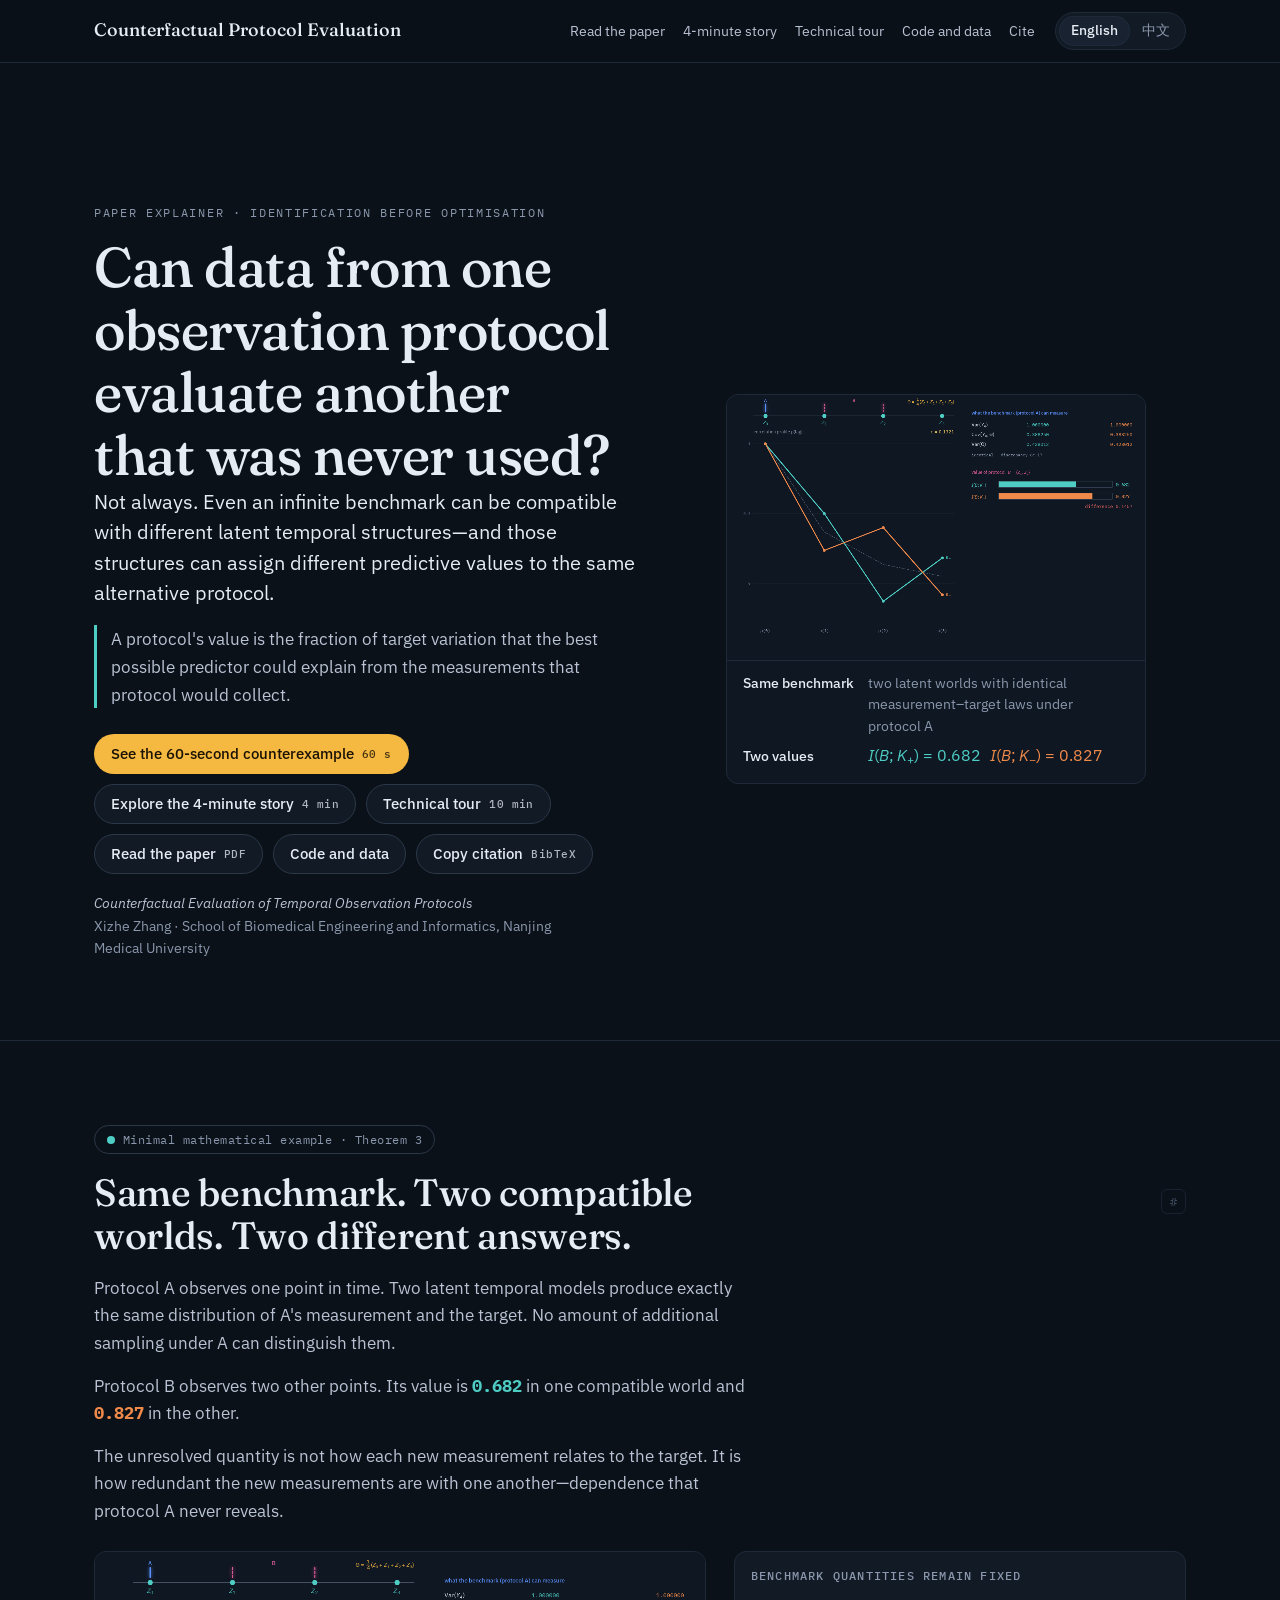
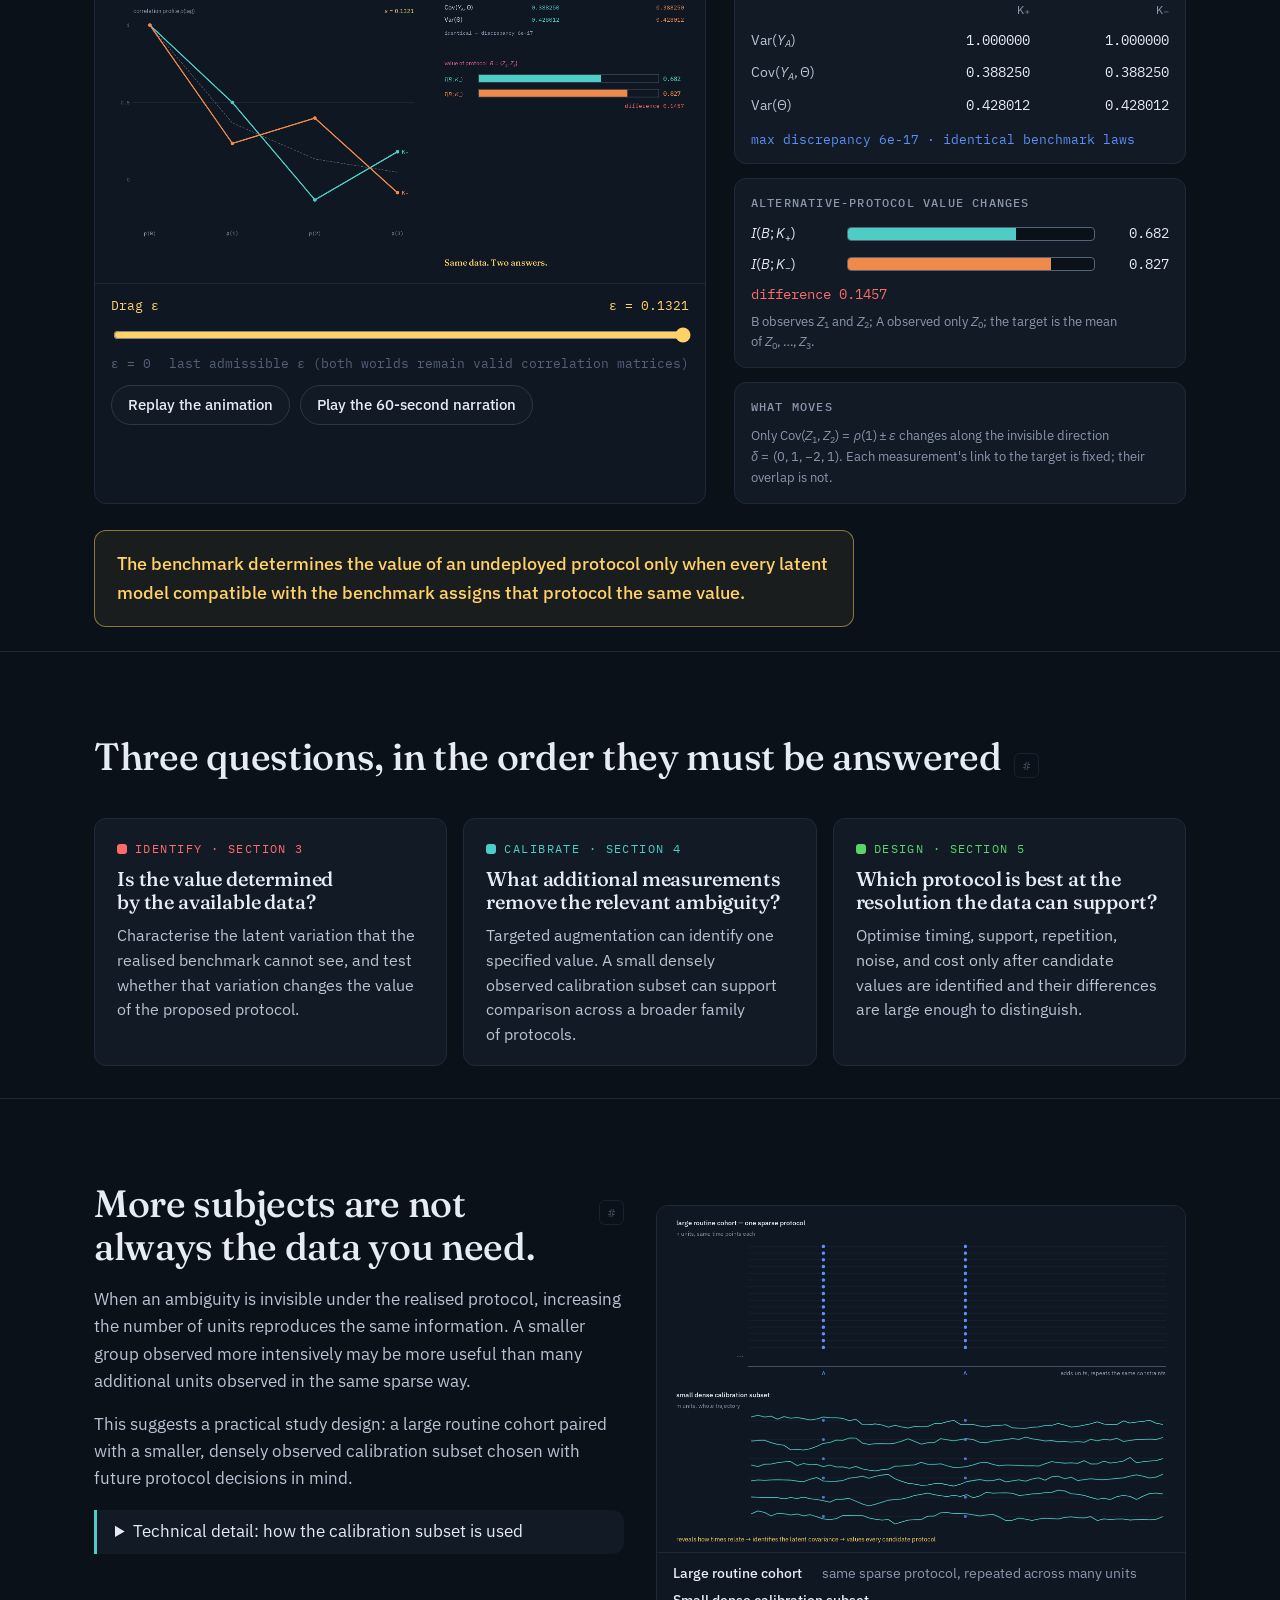
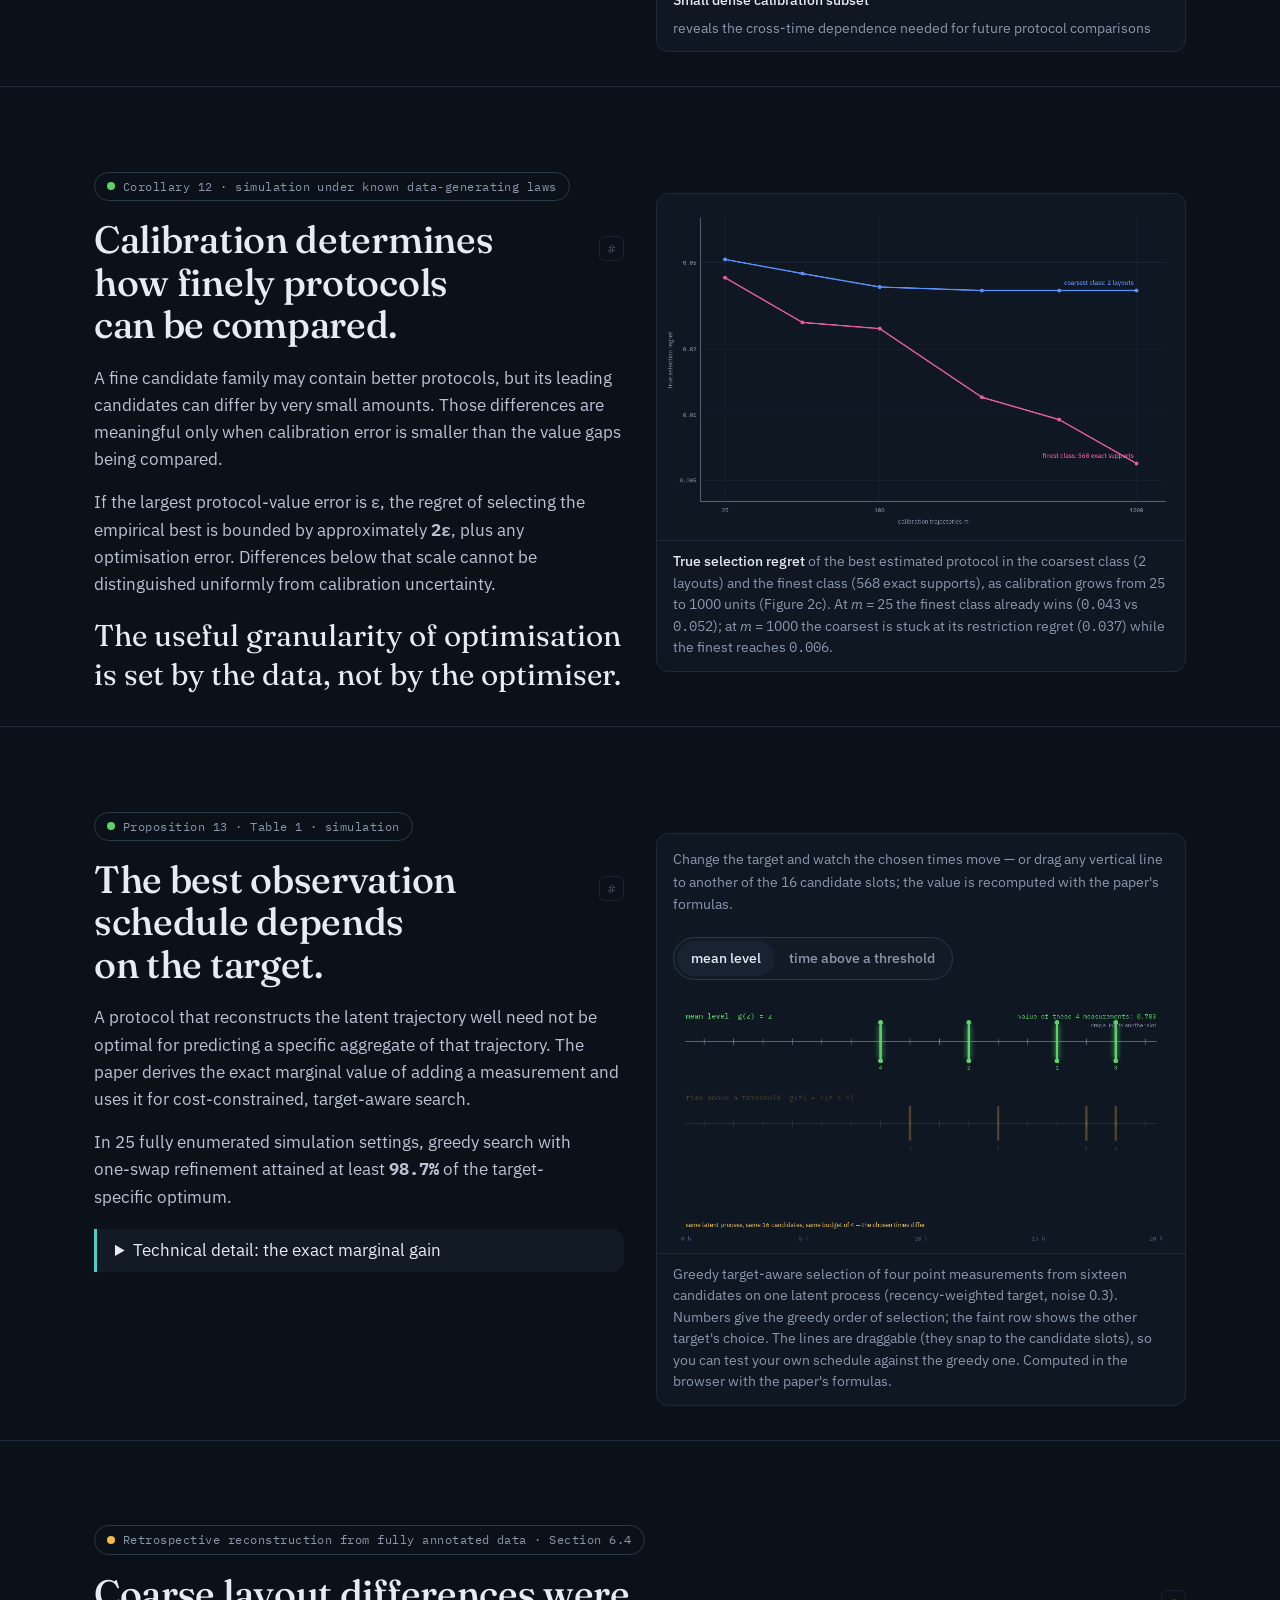
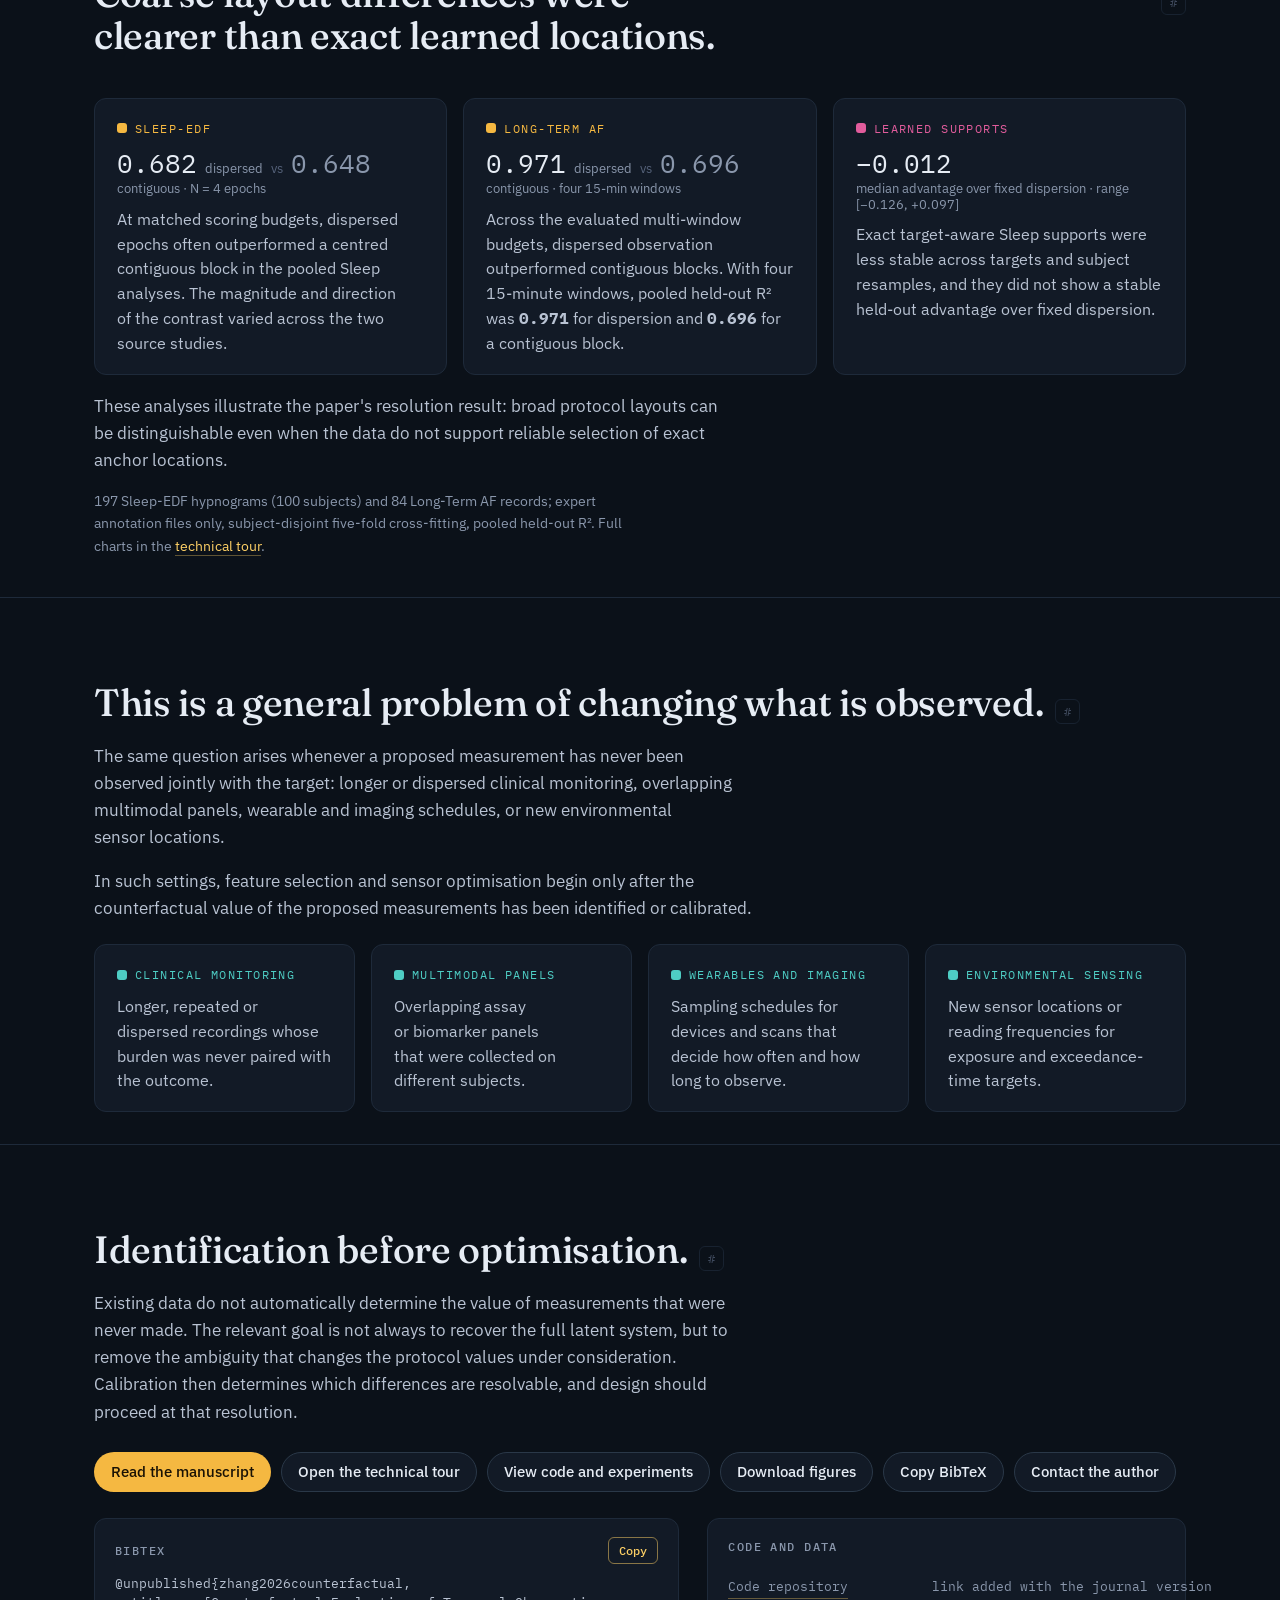
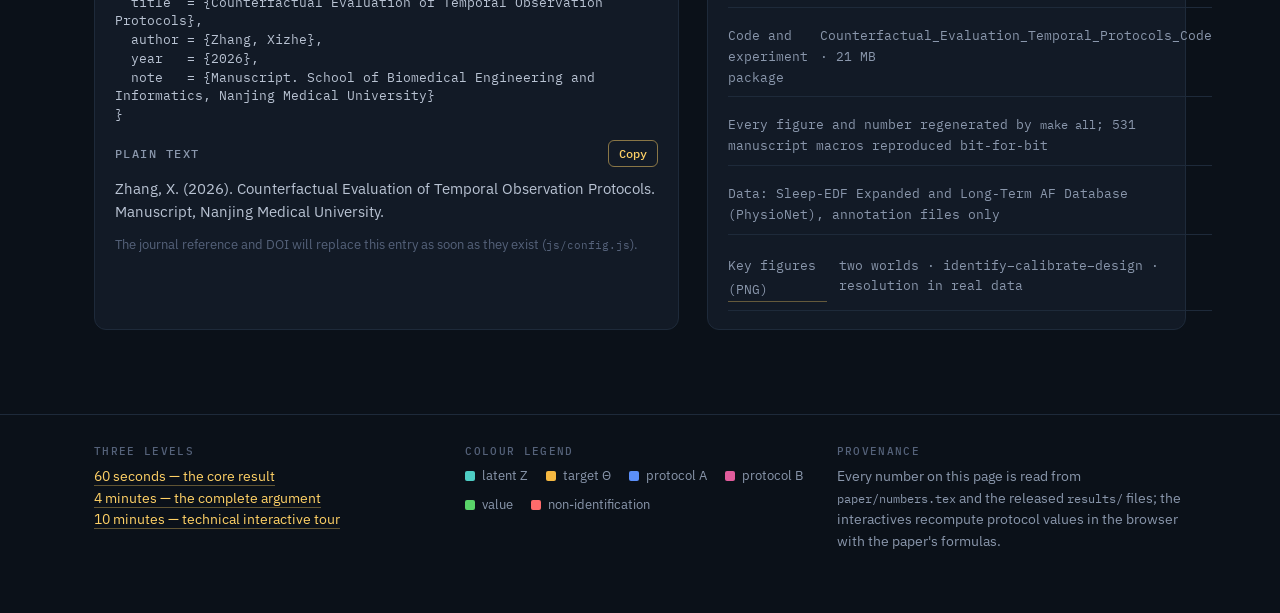
==== index.html @ 46218ef4 "Explainer site: landing, four-minute story, technical tour (typeset formulas, cloned-voice narration" ====
<!doctype html>
<html lang="en" data-lang="en">
<head>
<meta charset="utf-8">
<meta name="viewport" content="width=device-width, initial-scale=1">
<title>Can One Observation Protocol Evaluate Another? | Counterfactual Protocol Evaluation</title>
<meta name="description" content="An interactive explanation of why data from one temporal observation protocol may not determine the predictive value of an undeployed alternative—and how calibration restores comparison and design.">
<meta name="author" content="Xizhe Zhang">
<meta property="og:type" content="article">
<meta property="og:title" content="Same benchmark. Two possible worlds. Two different protocol values.">
<meta property="og:description" content="Even infinite data under one observation protocol may not tell us how well another, never-used protocol would predict the target.">
<meta property="og:image" content="assets/social-card.png">
<meta property="og:image:width" content="1200">
<meta property="og:image:height" content="630">
<meta name="twitter:card" content="summary_large_image">
<meta name="twitter:title" content="Same benchmark. Two possible worlds. Two different protocol values.">
<meta name="twitter:description" content="Even infinite data under one observation protocol may not tell us how well another, never-used protocol would predict the target.">
<meta name="twitter:image" content="assets/social-card.png">
<link rel="icon" href="data:image/svg+xml,%3Csvg xmlns=%27http://www.w3.org/2000/svg%27 viewBox=%270 0 32 32%27%3E%3Crect width=%2732%27 height=%2732%27 rx=%277%27 fill=%27%230B1119%27/%3E%3Cpath d=%27M5 9 L13 21 L21 13 L27 23%27 fill=%27none%27 stroke=%27%234ECDC4%27 stroke-width=%273%27 stroke-linecap=%27round%27/%3E%3Cpath d=%27M5 9 L13 14 L21 24 L27 11%27 fill=%27none%27 stroke=%27%23F08A4B%27 stroke-width=%273%27 stroke-linecap=%27round%27/%3E%3C/svg%3E">
<link rel="preconnect" href="https://fonts.googleapis.com">
<link rel="preconnect" href="https://fonts.gstatic.com" crossorigin>
<link rel="stylesheet" href="https://fonts.googleapis.com/css2?family=Fraunces:opsz,wght,SOFT@9..144,400..700,0..100&family=IBM+Plex+Sans:ital,wght@0,400;0,500;0,600;1,400;1,500&family=IBM+Plex+Mono:wght@400;500&display=swap">
<link rel="stylesheet" href="css/landing.css">
</head>
<body>
<header class="site-header">
  <div class="bar">
    <a class="brand" href="#question">Counterfactual Protocol Evaluation</a>
    <nav aria-label="Primary">
      <a href="paper/main.pdf" target="_blank" rel="noopener" data-track="paper_open"><span class="en">Read the paper</span><span class="zh">阅读论文</span></a>
      <a href="explainer/" data-track="story_open"><span class="en">4-minute story</span><span class="zh">4 分钟导览</span></a>
      <a href="technical/" data-track="technical_open"><span class="en">Technical tour</span><span class="zh">技术导览</span></a>
      <a href="#code" data-link="code" data-track="code_open"><span class="en">Code and data</span><span class="zh">代码与数据</span></a>
      <a href="#cite"><span class="en">Cite</span><span class="zh">引用</span></a>
    </nav>
    <div class="seg" id="lang" role="group" aria-label="Language">
      <button type="button" data-lang="en" class="active">English</button>
      <button type="button" data-lang="zh">中文</button>
    </div>
  </div>
</header>

<main>
<!-- ============================================================ hero -->
<section class="block hero-block" id="question">
  <div class="wrap hero">
    <div>
      <p class="eyebrow"><span class="en">Paper explainer · identification before optimisation</span><span class="zh">论文解读 · 先识别，再优化</span></p>
      <h1 class="en">Can data from one observation protocol evaluate another that was never used?</h1>
      <h1 class="zh">一种观测协议采集的数据，能否评估另一种从未实施过的协议？</h1>
      <p class="lead en">Not always. Even an infinite benchmark can be compatible with different latent temporal structures—and those structures can assign different predictive values to the same alternative protocol.</p>
      <p class="lead zh">未必。即使基准数据趋于无穷，它仍可能同时兼容多种不同的潜在时间依赖结构；而这些结构会对同一个替代协议给出不同的预测价值。</p>
      <p class="def en">A protocol's value is the fraction of target variation that the best possible predictor could explain from the measurements that protocol would collect.</p>
      <p class="def zh">协议价值，是理想预测器仅利用该协议所采集的测量时，能够解释的目标总体变异比例。</p>
      <div class="actions">
        <a class="btn primary" href="#two-worlds" id="see-60" data-track="core_example_open"><span class="en">See the 60-second counterexample</span><span class="zh">看 60 秒反例</span><small>60 s</small></a>
        <a class="btn" href="explainer/" data-track="story_open"><span class="en">Explore the 4-minute story</span><span class="zh">进入 4 分钟导览</span><small>4 min</small></a>
        <a class="btn" href="technical/" data-track="technical_open"><span class="en">Technical tour</span><span class="zh">技术导览</span><small>10 min</small></a>
        <a class="btn" href="paper/main.pdf" target="_blank" rel="noopener" data-track="paper_open"><span class="en">Read the paper</span><span class="zh">阅读论文</span><small>PDF</small></a>
        <a class="btn" href="#code" data-link="code" data-track="code_open"><span class="en">Code and data</span><span class="zh">代码与数据</span></a>
        <button class="btn" type="button" data-copy="bibtex" data-track="citation_copied"><span class="en">Copy citation</span><span class="zh">复制引用</span><small>BibTeX</small></button>
      </div>
      <p class="biblio"><i>Counterfactual Evaluation of Temporal Observation Protocols</i><br><span class="en">Xizhe Zhang · School of Biomedical Engineering and Informatics, Nanjing Medical University</span><span class="zh">张锡哲 · 南京医科大学 生物医学工程与信息学院</span></p>
    </div>
    <figure class="hero-fig" aria-labelledby="hero-cap">
      <canvas id="hero-fig" width="1200" height="760" aria-hidden="true"></canvas>
      <figcaption class="fig-cap" id="hero-cap">
        <b class="en">Same benchmark</b><b class="zh">同一个基准</b><span class="en">two latent worlds with identical measurement–target laws under protocol A</span><span class="zh">两个潜在世界，在协议 A 下有完全相同的测量–目标分布</span>
        <b class="en">Two values</b><b class="zh">两个价值</b><span><span class="v vp"><span class="f">I(B;K_+) = 0.682</span></span> &nbsp; <span class="v vm"><span class="f">I(B;K_−) = 0.827</span></span></span>
      </figcaption>
    </figure>
  </div>
</section>

<!-- ============================================================ two worlds -->
<section class="block" id="two-worlds">
  <div class="wrap">
    <span class="scope" style="--c: var(--latent)"><span class="en">Minimal mathematical example · Theorem 3</span><span class="zh">最小数学例子 · 定理 3</span></span>
    <div class="h2row"><h2 class="en">Same benchmark. Two compatible worlds. Two different answers.</h2><h2 class="zh">同一个基准。两个兼容世界。两个不同答案。</h2><button class="copy-link" type="button" data-anchor="two-worlds" title="Copy link">#</button></div>
    <p class="en">Protocol A observes one point in time. Two latent temporal models produce exactly the same distribution of A's measurement and the target. No amount of additional sampling under A can distinguish them.</p>
    <p class="zh">协议 A 只观测一个时间点。两种潜在时间模型产生完全相同的“测量—目标”分布。继续在协议 A 下增加样本，仍无法区分它们。</p>
    <p class="en">Protocol B observes two other points. Its value is <b class="num vp">0.682</b> in one compatible world and <b class="num vm">0.827</b> in the other.</p>
    <p class="zh">协议 B 改为观测另外两个时间点。在一个兼容世界中，它的价值是 <b class="num vp">0.682</b>；在另一个世界中，是 <b class="num vm">0.827</b>。</p>
    <p class="en">The unresolved quantity is not how each new measurement relates to the target. It is how redundant the new measurements are with one another—dependence that protocol A never reveals.</p>
    <p class="zh">未被确定的并不是每个新测量与目标之间的联系，而是这些新测量彼此之间有多冗余。协议 A 从未揭示这种依赖。</p>

    <div class="tw" id="tw">
      <div class="tw-fig">
        <canvas id="tw-fig" width="1400" height="760" aria-hidden="true"></canvas>
        <div class="tw-controls">
          <label for="tw-eps"><span><span class="en">Drag ε</span><span class="zh">拖动 ε</span></span><span id="tw-eps-val">ε = 0.1321</span></label>
          <input type="range" id="tw-eps" min="0" max="1000" value="1000" step="1" aria-label="epsilon">
          <div class="hint"><span>ε = 0</span><span class="en">last admissible ε (both worlds remain valid correlation matrices)</span><span class="zh">可容许的上限（两个世界都仍是合法相关矩阵）</span></div>
          <div class="mini-player">
            <button class="btn" type="button" id="tw-replay"><span class="en">Replay the animation</span><span class="zh">重放动画</span></button>
            <button class="btn" type="button" id="tw-play" data-track="core_example_play"><span class="en">Play the 60-second narration</span><span class="zh">播放 60 秒解说</span></button>
            <div class="cap" id="tw-cap"></div>
          </div>
        </div>
      </div>
      <div class="tw-panel">
        <div class="tw-card" data-beat="0">
          <h4><span class="en">Benchmark quantities remain fixed</span><span class="zh">基准数据能测到的量保持不变</span></h4>
          <table>
            <thead><tr><th></th><th class="vp">K₊</th><th class="vm">K₋</th></tr></thead>
            <tbody>
              <tr><td><span class="f">Var(Y_A)</span></td><td id="tw-vy-p">1.000000</td><td id="tw-vy-m">1.000000</td></tr>
              <tr><td><span class="f">Cov(Y_A, Θ)</span></td><td id="tw-cv-p">0.388250</td><td id="tw-cv-m">0.388250</td></tr>
              <tr><td><span class="f">Var(Θ)</span></td><td id="tw-vt-p">0.428012</td><td id="tw-vt-m">0.428012</td></tr>
            </tbody>
          </table>
          <div class="frozen"><span class="en">max discrepancy</span><span class="zh">最大差异</span> <span id="tw-disc">1e-16</span> · <span class="en">identical benchmark laws</span><span class="zh">基准分布完全相同</span></div>
        </div>
        <div class="tw-card" data-beat="2">
          <h4><span class="en">Alternative-protocol value changes</span><span class="zh">替代协议的价值在变</span></h4>
          <div class="gauge p"><span><span class="f">I(B; K_+)</span></span><div class="bar"><i id="tw-bar-p"></i></div><span class="val" id="tw-vp">0.682</span></div>
          <div class="gauge m"><span><span class="f">I(B; K_−)</span></span><div class="bar"><i id="tw-bar-m"></i></div><span class="val" id="tw-vm">0.827</span></div>
          <div class="gap"><span class="en">difference</span><span class="zh">相差</span> <span id="tw-gap">0.1457</span></div>
          <p class="sub en">B observes <span class="f">Z_1</span> and <span class="f">Z_2</span>; A observed only <span class="f">Z_0</span>; the target is the mean of <span class="f">Z_0, …, Z_3</span>.</p>
          <p class="sub zh">B 观测 <span class="f">Z_1</span> 与 <span class="f">Z_2</span>；A 只观测了 <span class="f">Z_0</span>；目标是 <span class="f">Z_0, …, Z_3</span> 的平均。</p>
        </div>
        <div class="tw-card" data-beat="3">
          <h4><span class="en">What moves</span><span class="zh">什么在变</span></h4>
          <p class="sub en">Only <span class="f">Cov(Z_1, Z_2) = ρ(1) ± ε</span> changes along the invisible direction <span class="f">δ = (0, 1, −2, 1)</span>. Each measurement's link to the target is fixed; their overlap is not.</p>
          <p class="sub zh">沿不可见方向 <span class="f">δ = (0, 1, −2, 1)</span> 只有 <span class="f">Cov(Z_1, Z_2) = ρ(1) ± ε</span> 在变。每个测量与目标的联系固定不变，变的是它们之间的重叠。</p>
        </div>
      </div>
    </div>
    <blockquote class="bottom-line">
      <p class="en">The benchmark determines the value of an undeployed protocol only when every latent model compatible with the benchmark assigns that protocol the same value.</p>
      <p class="zh">只有当所有与基准数据相容的潜在模型都赋予替代协议同一个价值时，该价值才被基准数据识别。</p>
    </blockquote>
  </div>
</section>

<!-- ============================================================ three steps -->
<section class="block" id="three-steps">
  <div class="wrap">
    <div class="h2row"><h2 class="en">Three questions, in the order they must be answered</h2><h2 class="zh">三个问题，必须按顺序回答</h2><button class="copy-link" type="button" data-anchor="three-steps" title="Copy link">#</button></div>
    <div class="cards">
      <article class="card" style="--c: var(--alert)">
        <div class="k"><span class="en">Identify · Section 3</span><span class="zh">识别 · 第 3 节</span></div>
        <h3 class="en">Is the value determined by the available data?</h3><h3 class="zh">现有数据是否已经确定了这个价值？</h3>
        <p class="en">Characterise the latent variation that the realised benchmark cannot see, and test whether that variation changes the value of the proposed protocol.</p>
        <p class="zh">找出已实施基准看不见的潜在变化，并判断这些变化是否会改变拟议协议的价值。</p>
      </article>
      <article class="card" style="--c: var(--latent)">
        <div class="k"><span class="en">Calibrate · Section 4</span><span class="zh">校准 · 第 4 节</span></div>
        <h3 class="en">What additional measurements remove the relevant ambiguity?</h3><h3 class="zh">补充哪些测量能够消除相关歧义？</h3>
        <p class="en">Targeted augmentation can identify one specified value. A small densely observed calibration subset can support comparison across a broader family of protocols.</p>
        <p class="zh">定向补测可以识别一个指定协议的价值；小规模密集校准子集则可以支持对更大协议族的比较。</p>
      </article>
      <article class="card" style="--c: var(--expl)">
        <div class="k"><span class="en">Design · Section 5</span><span class="zh">设计 · 第 5 节</span></div>
        <h3 class="en">Which protocol is best at the resolution the data can support?</h3><h3 class="zh">在数据可支持的分辨率上，哪个协议更好？</h3>
        <p class="en">Optimise timing, support, repetition, noise, and cost only after candidate values are identified and their differences are large enough to distinguish.</p>
        <p class="zh">只有在候选价值可识别、且差异足以被区分之后，才优化测量时刻、窗口、重复、噪声与成本。</p>
      </article>
    </div>
  </div>
</section>

<!-- ============================================================ more data -->
<section class="block" id="more-data">
  <div class="wrap two-col">
    <div>
      <div class="h2row"><h2 class="en">More subjects are not always the data you need.</h2><h2 class="zh">真正缺少的，未必是更多受试者。</h2><button class="copy-link" type="button" data-anchor="more-data" title="Copy link">#</button></div>
      <p class="en">When an ambiguity is invisible under the realised protocol, increasing the number of units reproduces the same information. A smaller group observed more intensively may be more useful than many additional units observed in the same sparse way.</p>
      <p class="zh">当某种歧义对已实施协议不可见时，继续增加样本只会重复同一组信息。与其在相同稀疏协议下继续扩样，一个规模较小但观测更密集的子集，可能更能支持未来协议的评估。</p>
      <p class="en">This suggests a practical study design: a large routine cohort paired with a smaller, densely observed calibration subset chosen with future protocol decisions in mind.</p>
      <p class="zh">因此，一个可操作的研究设计是：大规模常规队列，配合一个专门为未来协议决策而设计的小规模密集校准子集。</p>
      <details class="callout">
        <summary><span class="en">Technical detail: how the calibration subset is used</span><span class="zh">技术细节：校准子集怎么用</span></summary>
        <p class="en">From <i>m</i> densely observed units, form the sample covariance, subtract the calibration noise, floor the eigenvalues so the result is a valid covariance, and rescale to a correlation matrix. Plugging the estimate into every candidate's value gives a family-uniform error of order <span class="num">C‖K̂ − K‖<sup>β</sup></span> (Theorem 10), falling at the root-<i>m</i> rate at a fixed model (Theorem 11).</p>
        <p class="zh">用 <i>m</i> 个密集观测对象：算样本协方差、扣除校准噪声、给特征值设下限以保证合法协方差、再标准化为相关矩阵。把估计代入每个候选协议的价值，得到整个候选族上一致的误差 <span class="num">C‖K̂ − K‖<sup>β</sup></span>（定理 10），在固定模型下以根号 <i>m</i> 速率下降（定理 11）。</p>
      </details>
    </div>
    <figure class="fig">
      <canvas id="cohort-fig" width="1100" height="720" aria-hidden="true"></canvas>
      <figcaption class="fig-cap">
        <b class="en">Large routine cohort</b><b class="zh">大规模常规队列</b><span class="en">same sparse protocol, repeated across many units</span><span class="zh">同一个稀疏协议，在很多对象上重复</span>
        <b class="en">Small dense calibration subset</b><b class="zh">小规模密集校准子集</b><span class="en">reveals the cross-time dependence needed for future protocol comparisons</span><span class="zh">揭示未来协议比较所需的跨时刻依赖</span>
      </figcaption>
    </figure>
  </div>
</section>

<!-- ============================================================ resolution -->
<section class="block" id="resolution">
  <div class="wrap two-col">
    <div>
      <span class="scope" style="--c: var(--expl)"><span class="en">Corollary 12 · simulation under known data-generating laws</span><span class="zh">推论 12 · 已知生成机制下的模拟</span></span>
      <div class="h2row"><h2 class="en">Calibration determines how finely protocols can be compared.</h2><h2 class="zh">校准数据决定协议能够比较到多细。</h2><button class="copy-link" type="button" data-anchor="resolution" title="Copy link">#</button></div>
      <p class="en">A fine candidate family may contain better protocols, but its leading candidates can differ by very small amounts. Those differences are meaningful only when calibration error is smaller than the value gaps being compared.</p>
      <p class="zh">更细的候选类可能包含更好的协议，但领先候选之间的价值差距也可能非常小。只有当校准误差小于这些差距时，这种精细比较才有意义。</p>
      <p class="en">If the largest protocol-value error is ε, the regret of selecting the empirical best is bounded by approximately <b class="num">2ε</b>, plus any optimisation error. Differences below that scale cannot be distinguished uniformly from calibration uncertainty.</p>
      <p class="zh">若所有协议价值估计的最大误差为 ε，则按估计值选择协议的损失至多约为 <b class="num">2ε</b>，再加上优化误差。低于这一尺度的差异，无法与校准不确定性稳定地区分。</p>
      <p class="big en">The useful granularity of optimisation is set by the data, not by the optimiser.</p>
      <p class="big zh">优化能细化到什么程度，由数据决定，而不是由优化器决定。</p>
    </div>
    <figure class="fig">
      <canvas id="res-fig" width="1100" height="720" aria-hidden="true"></canvas>
      <figcaption class="fig-cap">
        <span class="en"><b>True selection regret</b> of the best estimated protocol in the coarsest class (2 layouts) and the finest class (568 exact supports), as calibration grows from 25 to 1000 units (Figure 2c). At <i>m</i> = 25 the finest class already wins (<span class="num" id="res-fine-25"></span> vs <span class="num" id="res-coarse-25"></span>); at <i>m</i> = 1000 the coarsest is stuck at its restriction regret (<span class="num" id="res-coarse-1000"></span>) while the finest reaches <span class="num" id="res-fine-1000"></span>.</span>
        <span class="zh"><b>真实选择损失</b>：最粗类（2 种布局）与最细类（568 个精确位置）中最优估计协议的损失，校准对象从 25 增至 1000（图 2c）。<i>m</i> = 25 时最细类已领先（<span class="num" id="res-fine-25-zh"></span> 对 <span class="num" id="res-coarse-25-zh"></span>）；<i>m</i> = 1000 时最粗类停在限制损失 <span class="num" id="res-coarse-1000-zh"></span>，最细类降到 <span class="num" id="res-fine-1000-zh"></span>。</span>
      </figcaption>
    </figure>
  </div>
</section>

<!-- ============================================================ design -->
<section class="block" id="design">
  <div class="wrap two-col">
    <div>
      <span class="scope" style="--c: var(--expl)"><span class="en">Proposition 13 · Table 1 · simulation</span><span class="zh">命题 13 · 表 1 · 模拟</span></span>
      <div class="h2row"><h2 class="en">The best observation schedule depends on the target.</h2><h2 class="zh">最佳观测方案取决于要预测的目标。</h2><button class="copy-link" type="button" data-anchor="design" title="Copy link">#</button></div>
      <p class="en">A protocol that reconstructs the latent trajectory well need not be optimal for predicting a specific aggregate of that trajectory. The paper derives the exact marginal value of adding a measurement and uses it for cost-constrained, target-aware search.</p>
      <p class="zh">能够较好重建整条潜在轨迹的协议，不一定最适合预测某个特定的轨迹聚合量。论文推导了新增一次测量所带来的精确边际价值，并据此进行预算约束下的目标特定搜索。</p>
      <p class="en">In 25 fully enumerated simulation settings, greedy search with one-swap refinement attained at least <b class="num">98.7%</b> of the target-specific optimum.</p>
      <p class="zh">在 25 个可穷举的模拟设置中，贪心搜索加一次交换改进，至少达到目标特定最优值的 <b class="num">98.7%</b>。</p>
      <details class="callout">
        <summary><span class="en">Technical detail: the exact marginal gain</span><span class="zh">技术细节：精确的边际收益</span></summary>
        <p class="en">With residual covariance <span class="num">P<sub>S</sub> = K − Q<sub>S</sub></span>, adding action <span class="num">a</span> updates <span class="num">Q<sub>S∪a</sub> = Q<sub>S</sub> + vvᵀ/s</span>, <span class="num">v = P<sub>S</sub>ℓ<sub>a</sub></span>, <span class="num">s = ℓ<sub>a</sub>ᵀP<sub>S</sub>ℓ<sub>a</sub> + r<sub>a</sub></span>; for the mean target the gain is <span class="num">(ωᵀP<sub>S</sub>ℓ<sub>a</sub>)²/s</span>. The objective is monotone but not submodular, so the search is measured against exhaustive enumeration rather than given an approximation ratio.</p>
        <p class="zh">记残差协方差 <span class="num">P<sub>S</sub> = K − Q<sub>S</sub></span>，加入动作 <span class="num">a</span> 时 <span class="num">Q<sub>S∪a</sub> = Q<sub>S</sub> + vvᵀ/s</span>，<span class="num">v = P<sub>S</sub>ℓ<sub>a</sub></span>，<span class="num">s = ℓ<sub>a</sub>ᵀP<sub>S</sub>ℓ<sub>a</sub> + r<sub>a</sub></span>；均值目标下收益为 <span class="num">(ωᵀP<sub>S</sub>ℓ<sub>a</sub>)²/s</span>。目标函数单调但不次模，因此用穷举对照来衡量搜索，而不声称近似比。</p>
      </details>
    </div>
    <figure class="fig">
      <div style="padding: 14px 16px 0; display: flex; align-items: center; gap: 14px; flex-wrap: wrap;">
        <span class="en" style="font-size: 14px; color: var(--muted)">Change the target and watch the chosen times move — or drag any vertical line to another of the 16 candidate slots; the value is recomputed with the paper's formulas.</span>
        <span class="zh" style="font-size: 14px; color: var(--muted)">切换目标，看被选中的测量时刻如何变化；也可以把任意一条竖线拖到 16 个候选时刻中的另一个，价值会按论文公式实时重算。</span>
        <div class="target-switch" role="group" aria-label="Target">
          <button type="button" data-target="mean" class="active"><span class="en">mean level</span><span class="zh">均值目标</span></button>
          <button type="button" data-target="occ"><span class="en">time above a threshold</span><span class="zh">超过阈值的时间</span></button>
        </div>
        <button type="button" id="design-reset" class="mini" hidden><span class="en">Back to the greedy choice</span><span class="zh">恢复贪心选择</span></button>
      </div>
      <canvas id="design-fig" width="1100" height="560" aria-hidden="true"></canvas>
      <figcaption class="fig-cap">
        <span class="en">Greedy target-aware selection of four point measurements from sixteen candidates on one latent process (recency-weighted target, noise 0.3). Numbers give the greedy order of selection; the faint row shows the other target's choice. The lines are draggable (they snap to the candidate slots), so you can test your own schedule against the greedy one. Computed in the browser with the paper's formulas.</span>
        <span class="zh">同一个潜在过程上，从 16 个候选中贪心选出 4 个点测量（偏重近期的目标权重，噪声 0.3）。数字是贪心选中的顺序；淡色的一行是另一种目标的选择。竖线可以拖动（吸附到候选时刻），用来把你自己的方案和贪心方案比一比。在浏览器里用论文的公式现算。</span>
      </figcaption>
    </figure>
  </div>
</section>

<!-- ============================================================ evidence -->
<section class="block" id="evidence">
  <div class="wrap">
    <span class="scope" style="--c: var(--target)"><span class="en">Retrospective reconstruction from fully annotated data · Section 6.4</span><span class="zh">基于完整标注数据的回溯重建 · 第 6.4 节</span></span>
    <div class="h2row"><h2 class="en">Coarse layout differences were clearer than exact learned locations.</h2><h2 class="zh">粗粒度布局的差异，比精确学习的位置更清楚。</h2><button class="copy-link" type="button" data-anchor="evidence" title="Copy link">#</button></div>
    <div class="cards">
      <article class="card" style="--c: var(--target)">
        <div class="k">Sleep-EDF</div>
        <div class="stat"><span class="num">0.682</span><small class="en">dispersed</small><small class="zh">分散</small><span class="vs">vs</span><span class="num muted">0.648</span><small class="en">contiguous · N = 4 epochs</small><small class="zh">连续 · N = 4 个片段</small></div>
        <p class="en">At matched scoring budgets, dispersed epochs often outperformed a centred contiguous block in the pooled Sleep analyses. The magnitude and direction of the contrast varied across the two source studies.</p>
        <p class="zh">在相同评分预算下，分散观测在合并的睡眠分析中常优于居中连续块，但差异的方向和幅度在两个来源研究之间存在异质性。</p>
      </article>
      <article class="card" style="--c: var(--target)">
        <div class="k">Long-Term AF</div>
        <div class="stat"><span class="num">0.971</span><small class="en">dispersed</small><small class="zh">分散</small><span class="vs">vs</span><span class="num muted">0.696</span><small class="en">contiguous · four 15-min windows</small><small class="zh">连续 · 四个 15 分钟窗口</small></div>
        <p class="en">Across the evaluated multi-window budgets, dispersed observation outperformed contiguous blocks. With four 15-minute windows, pooled held-out R² was <b class="num">0.971</b> for dispersion and <b class="num">0.696</b> for a contiguous block.</p>
        <p class="zh">在所评估的多窗口预算中，分散观测均优于连续块。四个 15 分钟窗口时，分散方案的汇总留出 R² 为 <b class="num">0.971</b>，连续块为 <b class="num">0.696</b>。</p>
      </article>
      <article class="card" style="--c: var(--prot-b)">
        <div class="k"><span class="en">Learned supports</span><span class="zh">学得的位置</span></div>
        <div class="stat"><span class="num">−0.012</span><small class="en">median advantage over fixed dispersion · range [−0.126, +0.097]</small><small class="zh">相对固定分散的优势中位数 · 区间 [−0.126, +0.097]</small></div>
        <p class="en">Exact target-aware Sleep supports were less stable across targets and subject resamples, and they did not show a stable held-out advantage over fixed dispersion.</p>
        <p class="zh">精确的目标特定睡眠锚点在不同目标与受试者重抽样之间稳定性较弱，也没有显示出相对固定分散方案的稳定留出优势。</p>
      </article>
    </div>
    <p class="en" style="margin-top: 18px">These analyses illustrate the paper's resolution result: broad protocol layouts can be distinguishable even when the data do not support reliable selection of exact anchor locations.</p>
    <p class="zh" style="margin-top: 18px">这些结果体现了论文的“分辨率”结论：数据可以支持对粗粒度协议布局的比较，却未必足以可靠选择精确锚点。</p>
    <p class="en" style="font-size: 14px; color: var(--muted)">197 Sleep-EDF hypnograms (100 subjects) and 84 Long-Term AF records; expert annotation files only, subject-disjoint five-fold cross-fitting, pooled held-out R². Full charts in the <a href="technical/#ch8">technical tour</a>.</p>
    <p class="zh" style="font-size: 14px; color: var(--muted)">197 段 Sleep-EDF 分期（100 名受试者）与 84 段长程房颤记录；只用专家标注文件，受试者不交叠的五折交叉拟合，汇总留出 R²。完整图表见<a href="technical/#ch8">技术导览</a>。</p>
  </div>
</section>

<!-- ============================================================ beyond -->
<section class="block" id="beyond">
  <div class="wrap">
    <div class="h2row"><h2 class="en">This is a general problem of changing what is observed.</h2><h2 class="zh">这不仅是时间采样问题，而是“改变观测系统”时的普遍问题。</h2><button class="copy-link" type="button" data-anchor="beyond" title="Copy link">#</button></div>
    <p class="en">The same question arises whenever a proposed measurement has never been observed jointly with the target: longer or dispersed clinical monitoring, overlapping multimodal panels, wearable and imaging schedules, or new environmental sensor locations.</p>
    <p class="zh">只要拟议测量从未与目标共同出现，同样的问题就会发生：更长或更分散的临床监测、重叠的多模态测量面板、可穿戴与影像采集方案，以及新的环境传感器位置。</p>
    <p class="en">In such settings, feature selection and sensor optimisation begin only after the counterfactual value of the proposed measurements has been identified or calibrated.</p>
    <p class="zh">在这些场景中，特征选择与传感器优化都应当从一个更早的问题开始：这些拟议测量的反事实价值是否已经被现有数据识别或校准。</p>
    <div class="cards">
      <article class="card" style="--c: var(--latent)"><div class="k"><span class="en">Clinical monitoring</span><span class="zh">临床监测</span></div><p class="en">Longer, repeated or dispersed recordings whose burden was never paired with the outcome.</p><p class="zh">更长、重复或分散的记录，其负担从未与结局一起被观测。</p></article>
      <article class="card" style="--c: var(--latent)"><div class="k"><span class="en">Multimodal panels</span><span class="zh">多模态面板</span></div><p class="en">Overlapping assay or biomarker panels that were collected on different subjects.</p><p class="zh">在不同对象上采集、彼此重叠的检测或生物标志物面板。</p></article>
      <article class="card" style="--c: var(--latent)"><div class="k"><span class="en">Wearables and imaging</span><span class="zh">可穿戴与影像</span></div><p class="en">Sampling schedules for devices and scans that decide how often and how long to observe.</p><p class="zh">决定设备与扫描多久看一次、看多长的采集方案。</p></article>
      <article class="card" style="--c: var(--latent)"><div class="k"><span class="en">Environmental sensing</span><span class="zh">环境传感</span></div><p class="en">New sensor locations or reading frequencies for exposure and exceedance-time targets.</p><p class="zh">为暴露量或超标时长目标新增的传感器位置或读数频率。</p></article>
    </div>
  </div>
</section>

<!-- ============================================================ closing / cite -->
<section class="block" id="cite">
  <div class="wrap">
    <div class="h2row"><h2 class="en">Identification before optimisation.</h2><h2 class="zh">先识别，再优化。</h2><button class="copy-link" type="button" data-anchor="cite" title="Copy link">#</button></div>
    <p class="en">Existing data do not automatically determine the value of measurements that were never made. The relevant goal is not always to recover the full latent system, but to remove the ambiguity that changes the protocol values under consideration. Calibration then determines which differences are resolvable, and design should proceed at that resolution.</p>
    <p class="zh">现有数据不会自动确定那些从未实施过的测量的价值。真正需要恢复的未必是完整潜在系统，而是消除会改变候选协议价值的歧义。校准数据随后决定哪些差异可以被分辨，观测设计应当在这一分辨率上进行。</p>
    <div class="actions">
      <a class="btn primary" href="paper/main.pdf" target="_blank" rel="noopener" data-track="paper_open"><span class="en">Read the manuscript</span><span class="zh">阅读论文</span></a>
      <a class="btn" href="technical/" data-track="technical_open"><span class="en">Open the technical tour</span><span class="zh">打开技术导览</span></a>
      <a class="btn" href="#code" data-link="code" data-track="code_open"><span class="en">View code and experiments</span><span class="zh">查看代码与实验</span></a>
      <a class="btn" href="figures/" data-track="figure_download"><span class="en">Download figures</span><span class="zh">下载图表</span></a>
      <button class="btn" type="button" data-copy="bibtex" data-track="citation_copied"><span class="en">Copy BibTeX</span><span class="zh">复制 BibTeX</span></button>
      <a class="btn" id="contact-link" href="mailto:zhangxizhe@gmail.com"><span class="en">Contact the author</span><span class="zh">联系作者</span></a>
    </div>
    <div class="cite-grid">
      <div class="cite-box">
        <h4><span><span class="en">BibTeX</span><span class="zh">BibTeX</span></span><button class="copy-btn" type="button" data-copy="bibtex" data-track="citation_copied"><span class="en">Copy</span><span class="zh">复制</span></button></h4>
        <pre id="bibtex"></pre>
        <h4 style="margin-top: 16px"><span><span class="en">Plain text</span><span class="zh">纯文本</span></span><button class="copy-btn" type="button" data-copy="plain" data-track="citation_copied"><span class="en">Copy</span><span class="zh">复制</span></button></h4>
        <p class="plain" id="plain-cite"></p>
        <p class="sub en" style="font-size: 12.5px; color: var(--dim); margin-top: 10px; max-width: none">The journal reference and DOI will replace this entry as soon as they exist (<code>js/config.js</code>).</p>
        <p class="sub zh" style="font-size: 12.5px; color: var(--dim); margin-top: 10px; max-width: none">期刊信息与 DOI 一旦可用即替换此条目（<code>js/config.js</code>）。</p>
      </div>
      <div class="cite-box" id="code">
        <h4><span class="en">Code and data</span><span class="zh">代码与数据</span></h4>
        <ul class="res-list">
          <li id="code-link-row"><a href="#" id="code-link" data-track="code_open"><span class="en">Code repository</span><span class="zh">代码仓库</span></a><span class="en" id="code-note">link added with the journal version</span><span class="zh">期刊版发布时添加链接</span></li>
          <li><span class="en">Code and experiment package</span><span class="zh">代码与实验软件包</span><span>Counterfactual_Evaluation_Temporal_Protocols_Code · 21 MB</span></li>
          <li><span class="en">Every figure and number regenerated by <code>make all</code>; 531 manuscript macros reproduced bit-for-bit</span><span class="zh"><code>make all</code> 重新生成全部图表与数字；531 个论文宏逐位复现</span></li>
          <li><span class="en">Data: Sleep-EDF Expanded and Long-Term AF Database (PhysioNet), annotation files only</span><span class="zh">数据：Sleep-EDF Expanded 与 Long-Term AF Database（PhysioNet），仅标注文件</span></li>
          <li><a href="figures/"><span class="en">Key figures (PNG)</span><span class="zh">核心图（PNG）</span></a><span class="en">two worlds · identify–calibrate–design · resolution in real data</span><span class="zh">两个世界 · 识别–校准–设计 · 真实数据的分辨率</span></li>
        </ul>
      </div>
    </div>
  </div>
</section>
</main>

<footer class="site-foot">
  <div class="wrap">
    <div>
      <h4><span class="en">Three levels</span><span class="zh">三个层次</span></h4>
      <a href="#two-worlds"><span class="en">60 seconds — the core result</span><span class="zh">60 秒——核心结果</span></a><br>
      <a href="explainer/"><span class="en">4 minutes — the complete argument</span><span class="zh">4 分钟——完整论证</span></a><br>
      <a href="technical/"><span class="en">10 minutes — technical interactive tour</span><span class="zh">10 分钟——技术交互导览</span></a>
    </div>
    <div>
      <h4><span class="en">Colour legend</span><span class="zh">配色</span></h4>
      <div class="legend">
        <span style="--c: var(--latent)">latent Z</span><span style="--c: var(--target)">target Θ</span><span style="--c: var(--prot-a)">protocol A</span><span style="--c: var(--prot-b)">protocol B</span><span style="--c: var(--expl)">value</span><span style="--c: var(--alert)">non-identification</span>
      </div>
    </div>
    <div>
      <h4><span class="en">Provenance</span><span class="zh">来源</span></h4>
      <span class="en">Every number on this page is read from <code>paper/numbers.tex</code> and the released <code>results/</code> files; the interactives recompute protocol values in the browser with the paper's formulas.</span>
      <span class="zh">本页每一个数字都读取自 <code>paper/numbers.tex</code> 与发布的 <code>results/</code> 文件；交互部分在浏览器里用论文公式现算协议价值。</span>
    </div>
  </div>
</footer>
<div class="toast" id="toast" role="status" aria-live="polite"></div>

<script src="js/config.js"></script>
<script src="js/data.js"></script>
<script src="js/narration-explainer.js"></script>
<script src="js/math.js"></script>
<script src="js/mathtext.js"></script>
<script src="js/landing.js"></script>
</body>
</html>
---- css/landing.css ----
/* Landing page — a scrollable document on the same dark ground as the theatre pages. */
:root {
  --bg: #0B1119; --bg-2: #0F1722; --panel: #121A26; --panel-2: #182231; --line: #1E2A3A; --line-2: #2A3848;
  --ink: #E6ECF4; --ink-2: #B9C3D3; --muted: #8A97AC; --dim: #55627A;
  --latent: #4ECDC4; --target: #F5B841; --prot-a: #5B8FF9; --prot-b: #E15C9C; --expl: #5AD469; --alert: #FF6B6B; --gold: #FFD166; --world-m: #F08A4B;
  --accent: #F5B841;
  --font-sans: 'IBM Plex Sans', 'PingFang SC', 'Hiragino Sans GB', 'Noto Sans CJK SC', 'Microsoft YaHei', system-ui, sans-serif;
  --font-mono: 'IBM Plex Mono', Menlo, Consolas, monospace;
  --font-display: 'Fraunces', 'Iowan Old Style', Georgia, serif;
  --measure: 66ch; --wrap: 1140px; --radius: 12px;
}
* { box-sizing: border-box; }
html { scroll-behavior: smooth; }
@media (prefers-reduced-motion: reduce) { html { scroll-behavior: auto; } }
body { margin: 0; background: var(--bg); color: var(--ink); font-family: var(--font-sans); font-size: 17px; line-height: 1.6; -webkit-font-smoothing: antialiased; }
a { color: var(--gold); text-decoration: none; border-bottom: 1px solid rgba(255, 209, 102, .35); }
a:hover { border-bottom-color: var(--gold); }
button { font: inherit; color: inherit; background: none; border: 0; cursor: pointer; }
button:focus-visible, a:focus-visible, input:focus-visible { outline: 2px solid var(--gold); outline-offset: 3px; }
code { font-family: var(--font-mono); font-size: .9em; }
::selection { background: rgba(245, 184, 65, .35); }
html[data-lang="en"] .zh { display: none !important; }
html[data-lang="zh"] .en { display: none !important; }
html[data-lang="zh"] body { font-size: 17.5px; }

/* ------------------------------------------------------------ header */
.site-header { position: sticky; top: 0; z-index: 20; background: rgba(11, 17, 25, .86); backdrop-filter: blur(10px); border-bottom: 1px solid var(--line); }
.site-header .bar { max-width: var(--wrap); margin: 0 auto; padding: 12px 24px; display: flex; align-items: center; gap: 18px; flex-wrap: wrap; }
.site-header .brand { font-family: var(--font-display); font-size: 18px; font-weight: 500; color: var(--ink); border: 0; margin-right: auto; white-space: nowrap; }
.site-header nav { display: flex; gap: 4px 14px; flex-wrap: wrap; align-items: center; }
.site-header nav a { font-size: 14px; color: var(--ink-2); border: 0; padding: 6px 2px; }
.site-header nav a:hover { color: var(--gold); }
.seg { display: inline-flex; border: 1px solid var(--line); border-radius: 999px; padding: 3px; background: var(--panel); }
.seg button { padding: 4px 12px; border-radius: 999px; color: var(--muted); font-size: 13.5px; font-weight: 500; }
.seg button.active { background: var(--panel-2); color: var(--ink); box-shadow: inset 0 0 0 1px var(--line); }

/* ------------------------------------------------------------ layout */
.wrap { max-width: var(--wrap); margin: 0 auto; padding: 0 24px; }
section.block { padding: 84px 0 24px; border-top: 1px solid var(--line); }
section.block:first-of-type { border-top: 0; }
.eyebrow { font-family: var(--font-mono); font-size: 12px; letter-spacing: .14em; text-transform: uppercase; color: var(--muted); margin: 0 0 14px; }
h1, h2, h3 { font-family: var(--font-display); font-weight: 500; letter-spacing: -.008em; line-height: 1.12; text-wrap: balance; margin: 0; }
h1 { font-size: clamp(32px, 4.4vw, 56px); font-variation-settings: "SOFT" 40; }
h2 { font-size: clamp(26px, 3vw, 38px); margin-bottom: 18px; }
h3 { font-size: 22px; font-variation-settings: "SOFT" 30; }
.h2row { display: flex; align-items: baseline; gap: 12px; }
.copy-link { font-family: var(--font-mono); font-size: 12px; color: var(--dim); border: 1px solid var(--line); border-radius: 6px; padding: 2px 8px; opacity: .7; }
.copy-link:hover { color: var(--gold); border-color: var(--gold); opacity: 1; }
p { margin: 0 0 16px; max-width: var(--measure); color: var(--ink-2); text-wrap: pretty; }
p.lead { font-size: 1.2em; color: var(--ink); line-height: 1.5; }
p.def { font-size: 1.02em; color: var(--ink-2); border-left: 3px solid var(--latent); padding-left: 14px; }
blockquote.bottom-line { margin: 26px 0 0; padding: 18px 22px; border: 1px solid rgba(255, 209, 102, .5); background: rgba(255, 209, 102, .06); border-radius: var(--radius); max-width: 760px; }
blockquote.bottom-line p { margin: 0; color: var(--gold); font-weight: 500; font-size: 1.08em; max-width: none; }
.callout { border-left: 3px solid var(--latent); padding: 8px 18px; margin: 18px 0; background: var(--panel); border-radius: 0 var(--radius) var(--radius) 0; max-width: 760px; }
.callout p { margin: 6px 0; max-width: none; }
.big { font-family: var(--font-display); font-size: clamp(22px, 2.4vw, 30px); color: var(--ink); line-height: 1.3; margin: 18px 0 8px; max-width: 820px; text-wrap: balance; }
.scope { display: inline-flex; align-items: center; gap: 8px; font-family: var(--font-mono); font-size: 12px; letter-spacing: .04em; color: var(--muted); border: 1px solid var(--line-2); border-radius: 999px; padding: 4px 12px; margin: 0 0 18px; }
.scope::before { content: ""; width: 8px; height: 8px; border-radius: 50%; background: var(--c, var(--muted)); }
.num { font-family: var(--font-mono); font-variant-numeric: tabular-nums; }

/* actions */
.actions { display: flex; flex-wrap: wrap; gap: 10px; margin: 26px 0 10px; }
.btn { display: inline-flex; align-items: center; gap: 8px; padding: 10px 16px; border-radius: 999px; border: 1px solid var(--line-2); background: var(--panel); color: var(--ink); font-size: 15px; font-weight: 500; line-height: 1.2; }
.btn:hover { border-color: var(--muted); }
.btn.primary { background: var(--accent); color: #1A1204; border-color: transparent; }
.btn.primary:hover { filter: brightness(1.06); }
.btn small { font-family: var(--font-mono); font-size: 11px; color: inherit; opacity: .75; letter-spacing: .04em; }
.btn.primary small { opacity: .8; }
.biblio { font-size: 14px; color: var(--muted); margin-top: 18px; }
.biblio i { color: var(--ink-2); }

/* ------------------------------------------------------------ hero */
.hero { padding: 56px 24px 40px; display: grid; grid-template-columns: minmax(0, 1.05fr) minmax(0, .95fr); gap: 40px; align-items: center; }
.hero-fig { position: relative; border: 1px solid var(--line); border-radius: var(--radius); background: var(--bg-2); overflow: hidden; }
.hero-fig canvas { display: block; width: 100%; max-width: 100%; height: auto; }
.hero-fig .fig-cap { padding: 12px 16px 14px; border-top: 1px solid var(--line); font-size: 13.5px; color: var(--muted); display: grid; grid-template-columns: auto 1fr; gap: 6px 14px; align-items: baseline; }
.hero-fig .fig-cap b { color: var(--ink); font-weight: 500; }
.hero-fig .fig-cap .v { font-family: var(--font-mono); font-size: 16px; white-space: nowrap; display: inline-block; }
#design-fig { touch-action: none; }
#design-fig.dragging { cursor: grabbing !important; }
.mini { font: inherit; font-size: 13px; padding: 5px 12px; border-radius: 999px; border: 1px solid var(--line); background: transparent; color: var(--ink-2); cursor: pointer; }
.mini:hover { color: var(--ink); border-color: var(--ink-2); }
.vp { color: var(--latent); } .vm { color: var(--world-m); }

/* ------------------------------------------------------------ two worlds interactive */
.tw { display: grid; grid-template-columns: minmax(0, 1.15fr) minmax(280px, .85fr); gap: 28px; margin: 26px 0 8px; }
.tw-fig { border: 1px solid var(--line); border-radius: var(--radius); background: var(--bg-2); overflow: hidden; }
.tw-fig canvas { display: block; width: 100%; max-width: 100%; height: auto; }
.tw-controls { padding: 12px 16px 16px; border-top: 1px solid var(--line); display: grid; gap: 8px; }
.tw-controls label { font-family: var(--font-mono); font-size: 13px; color: var(--gold); display: flex; justify-content: space-between; }
.tw-controls input[type=range] { width: 100%; accent-color: var(--gold); }
.tw-controls .hint { font-size: 12.5px; color: var(--dim); font-family: var(--font-mono); display: flex; justify-content: space-between; }
.tw-panel { display: grid; gap: 14px; align-content: start; }
.tw-card { border: 1px solid var(--line); border-radius: var(--radius); background: var(--panel); padding: 14px 16px; }
.tw-card h4 { margin: 0 0 10px; font-family: var(--font-mono); font-size: 12px; letter-spacing: .1em; text-transform: uppercase; color: var(--muted); font-weight: 500; }
.tw-card table { width: 100%; border-collapse: collapse; font-size: 14px; }
.tw-card td, .tw-card th { padding: 5px 0; text-align: right; font-family: var(--font-mono); font-weight: 400; font-variant-numeric: tabular-nums; }
.tw-card td:first-child, .tw-card th:first-child { text-align: left; font-family: var(--font-sans); color: var(--ink-2); }
.tw-card th { color: var(--muted); font-size: 12px; }
.tw-card .frozen { color: var(--prot-a); font-family: var(--font-mono); font-size: 12.5px; margin-top: 8px; }
.gauge { display: grid; grid-template-columns: 86px 1fr 64px; align-items: center; gap: 10px; margin: 8px 0; font-family: var(--font-mono); font-size: 14px; }
.gauge .bar { height: 14px; border: 1px solid var(--dim); border-radius: 4px; overflow: hidden; background: var(--bg); }
.gauge .bar i { display: block; height: 100%; width: 0; transition: width .25s ease; }
.gauge.p i { background: var(--latent); } .gauge.m i { background: var(--world-m); }
.gauge .val { text-align: right; }
.tw-card .gap { margin-top: 8px; color: var(--alert); font-family: var(--font-mono); font-size: 14px; }
.tw-card .sub { font-size: 13px; color: var(--muted); margin: 6px 0 0; max-width: none; }
.mini-player { display: flex; align-items: center; gap: 10px; flex-wrap: wrap; margin-top: 4px; }
.mini-player .cap { flex: 1 1 100%; font-size: 14.5px; color: var(--ink); min-height: 1.4em; border-left: 3px solid var(--accent); padding-left: 10px; }
.mini-player .cap:empty { display: none; }
.tw.playing .tw-card[data-beat] { opacity: .45; transition: opacity .3s; }
.tw.playing .tw-card.on { opacity: 1; box-shadow: inset 0 0 0 1px var(--gold); }

/* ------------------------------------------------------------ cards */
.cards { display: grid; grid-template-columns: repeat(auto-fit, minmax(260px, 1fr)); gap: 16px; margin: 22px 0 8px; }
.card { border: 1px solid var(--line); border-radius: var(--radius); background: var(--panel); padding: 20px 22px 18px; }
.card .k { font-family: var(--font-mono); font-size: 12px; letter-spacing: .12em; text-transform: uppercase; color: var(--c, var(--muted)); margin-bottom: 10px; display: flex; align-items: center; gap: 8px; }
.card .k::before { content: ""; width: 10px; height: 10px; border-radius: 3px; background: var(--c, var(--muted)); }
.card h3 { font-size: 20px; margin-bottom: 10px; }
.card p { font-size: 15.5px; margin: 0; max-width: none; }
.card .stat { font-family: var(--font-mono); font-size: 26px; color: var(--ink); margin: 6px 0 10px; display: flex; flex-wrap: wrap; align-items: baseline; gap: 2px 8px; line-height: 1.2; }
.card .stat small { font-size: 13px; color: var(--muted); font-family: var(--font-sans); }
.card .stat .vs { font-size: 13px; color: var(--dim); font-family: var(--font-sans); }
.card .stat .muted { color: var(--muted); }

/* ------------------------------------------------------------ figures in sections */
.fig { border: 1px solid var(--line); border-radius: var(--radius); background: var(--bg-2); overflow: hidden; margin: 22px 0 10px; }
.fig canvas { display: block; width: 100%; max-width: 100%; height: auto; }
.fig .fig-cap { padding: 10px 16px 12px; border-top: 1px solid var(--line); font-size: 13.5px; color: var(--muted); display: flex; flex-wrap: wrap; gap: 6px 20px; }
.fig .fig-cap b { color: var(--ink); font-weight: 500; }
.two-col { display: grid; grid-template-columns: minmax(0, 1fr) minmax(0, 1fr); gap: 32px; align-items: start; }
.target-switch { display: inline-flex; border: 1px solid var(--line-2); border-radius: 999px; padding: 3px; background: var(--panel); margin: 8px 0 4px; }
.target-switch button { padding: 6px 14px; border-radius: 999px; color: var(--muted); font-size: 14px; font-weight: 500; }
.target-switch button.active { background: var(--panel-2); color: var(--ink); }
.legend { display: flex; flex-wrap: wrap; gap: 8px 18px; font-size: 13px; color: var(--muted); }
.legend span::before { content: ""; display: inline-block; width: 10px; height: 10px; border-radius: 2px; margin-right: 7px; vertical-align: -1px; background: var(--c); }

/* ------------------------------------------------------------ citation / closing */
.cite-grid { display: grid; grid-template-columns: minmax(0, 1.1fr) minmax(0, .9fr); gap: 28px; margin-top: 26px; }
.cite-box { border: 1px solid var(--line); border-radius: var(--radius); background: var(--panel); padding: 18px 20px; }
.cite-box h4 { margin: 0 0 10px; font-family: var(--font-mono); font-size: 12px; letter-spacing: .12em; text-transform: uppercase; color: var(--muted); font-weight: 500; display: flex; justify-content: space-between; align-items: center; }
.cite-box pre { margin: 0; font-family: var(--font-mono); font-size: 12.5px; line-height: 1.5; color: var(--ink-2); white-space: pre-wrap; word-break: break-word; }
.cite-box .plain { font-size: 14.5px; color: var(--ink-2); margin: 0; max-width: none; }
.copy-btn { font-family: var(--font-mono); font-size: 12px; color: var(--gold); border: 1px solid rgba(255, 209, 102, .5); border-radius: 6px; padding: 3px 10px; }
.copy-btn:hover { background: rgba(255, 209, 102, .1); }
.res-list { list-style: none; margin: 0; padding: 0; display: grid; gap: 10px; }
.res-list li { display: flex; justify-content: space-between; gap: 12px; align-items: baseline; border-bottom: 1px solid var(--line); padding: 8px 0; font-size: 15px; }
.res-list li span { color: var(--muted); font-size: 13px; font-family: var(--font-mono); }
.toast { position: fixed; left: 50%; bottom: 28px; transform: translateX(-50%) translateY(20px); background: var(--panel-2); color: var(--ink); border: 1px solid var(--line-2); border-radius: 999px; padding: 10px 18px; font-size: 14px; opacity: 0; pointer-events: none; transition: all .25s; z-index: 30; }
.toast.show { opacity: 1; transform: translateX(-50%) translateY(0); }

/* ------------------------------------------------------------ footer */
.site-foot { border-top: 1px solid var(--line); margin-top: 60px; padding: 28px 0 60px; color: var(--muted); font-size: 13.5px; line-height: 1.6; }
.site-foot .wrap { display: grid; grid-template-columns: repeat(auto-fit, minmax(240px, 1fr)); gap: 22px; }
.site-foot h4 { margin: 0 0 6px; font-family: var(--font-mono); font-size: 11px; letter-spacing: .12em; text-transform: uppercase; color: var(--dim); font-weight: 500; }

/* ------------------------------------------------------------ responsive */
@media (max-width: 900px) {
  .hero, .tw, .two-col, .cite-grid { grid-template-columns: minmax(0, 1fr); }
  .hero { padding: 40px 24px 24px; }
  section.block { padding: 60px 0 16px; }
  .site-header .brand { font-size: 16px; }
  .site-header nav a { font-size: 13px; }
}

/* typeset prose formulas (CPV.mathText.html) */
.mt { font-family: var(--font-sans); color: inherit; white-space: nowrap; font-variant-numeric: tabular-nums; }
.mt-i { font-style: italic; } .mt-r { font-style: normal; } .mt-b { font-weight: 600; }
.mt-txt { white-space: pre; }
.mt-sp { display: inline-block; }
.mt-rel { margin: 0 .26em; } .mt-bin { margin: 0 .18em; } .mt-pun { margin-right: .16em; }
.mt-big { font-size: 1.25em; line-height: 0; vertical-align: -.08em; }
.mt-sub, .mt-sup { font-size: .72em; line-height: 0; position: relative; }
.mt-sub { top: .24em; } .mt-sup { top: -.5em; }
.mt-sub.mt-after { margin-left: -.42em; }
.mt-acc { position: relative; display: inline-block; line-height: 1; }
.mt-hat { position: absolute; left: .08em; right: 0; top: -.32em; text-align: center; font-size: 1em; line-height: 1; font-style: normal; }
.mt-frac { display: inline-flex; flex-direction: column; align-items: center; vertical-align: middle; font-size: .92em; line-height: 1.25; margin: 0 .12em; }
.mt-num { padding: 0 .18em .05em; border-bottom: 1px solid currentColor; } .mt-den { padding: .05em .18em 0; }
.mt-d { display: block; text-align: center; margin: .55em 0; overflow-x: auto; white-space: nowrap; font-size: 1.04em; }
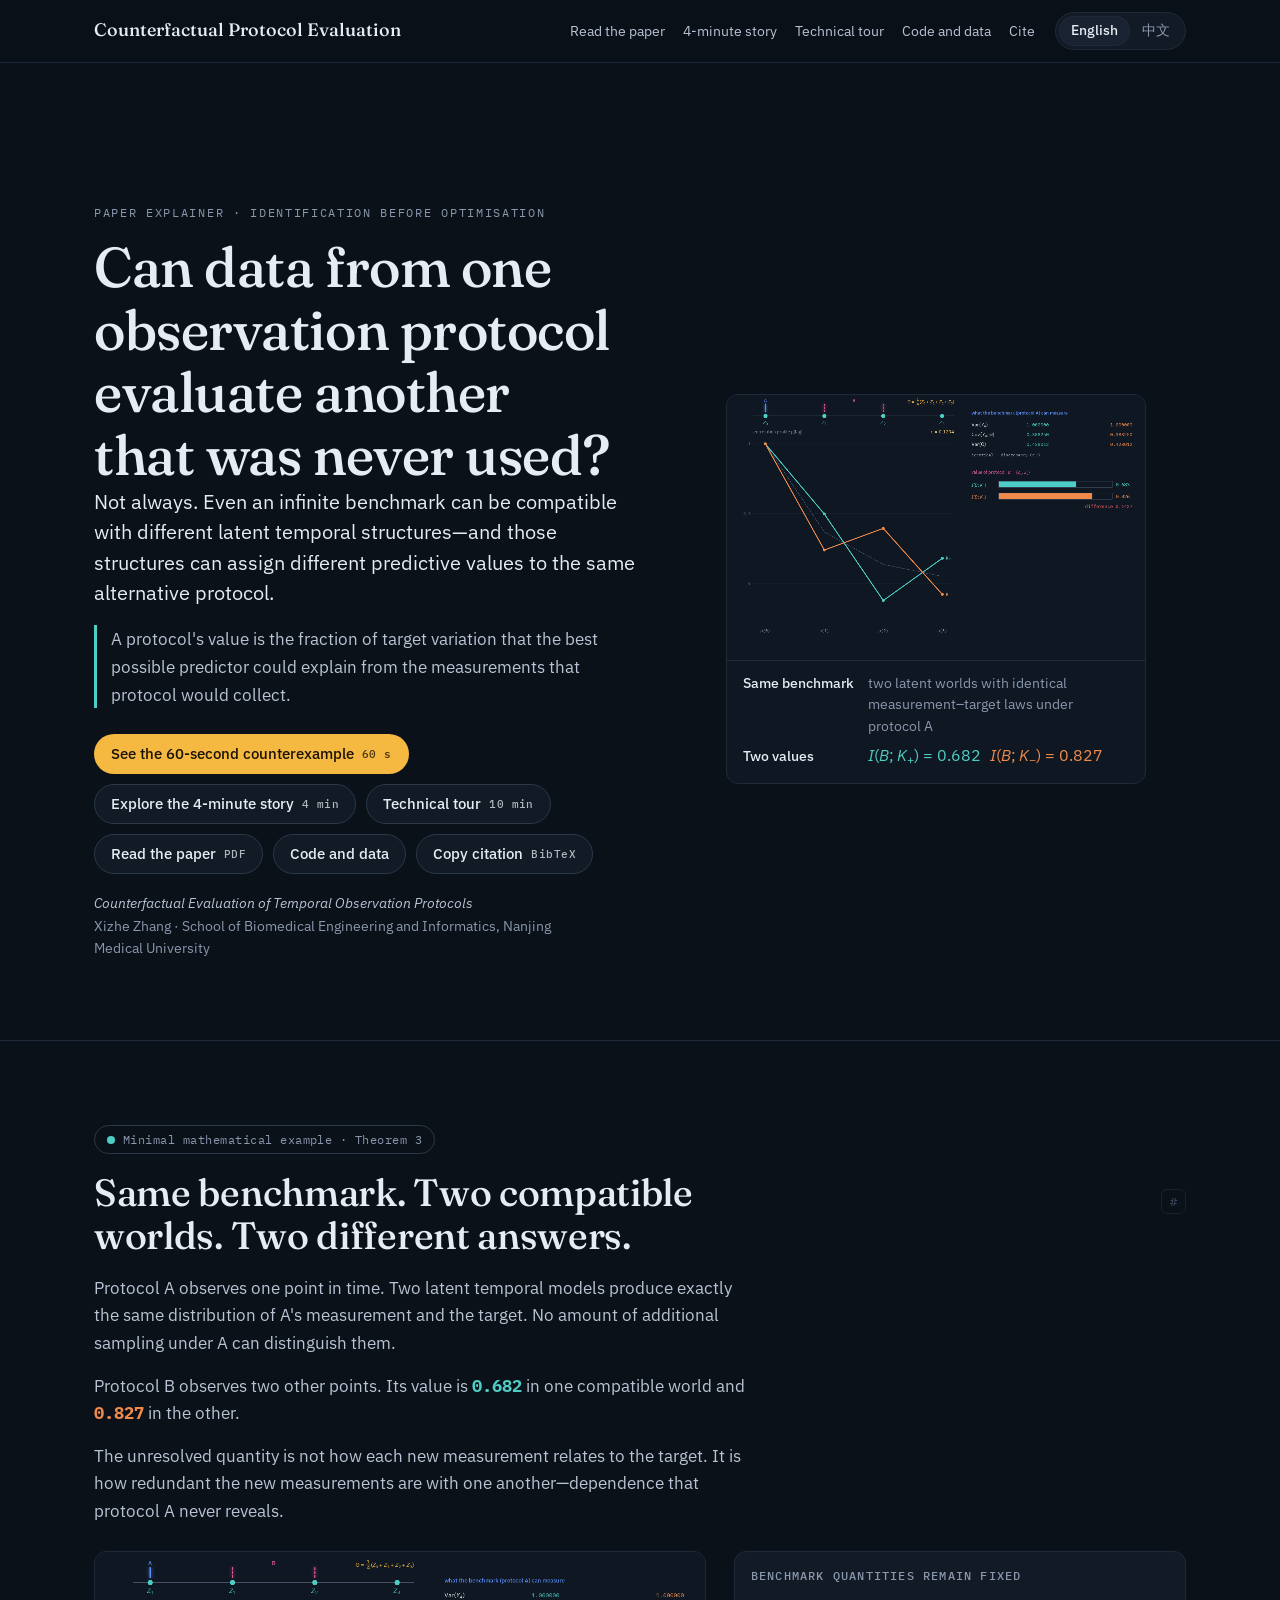
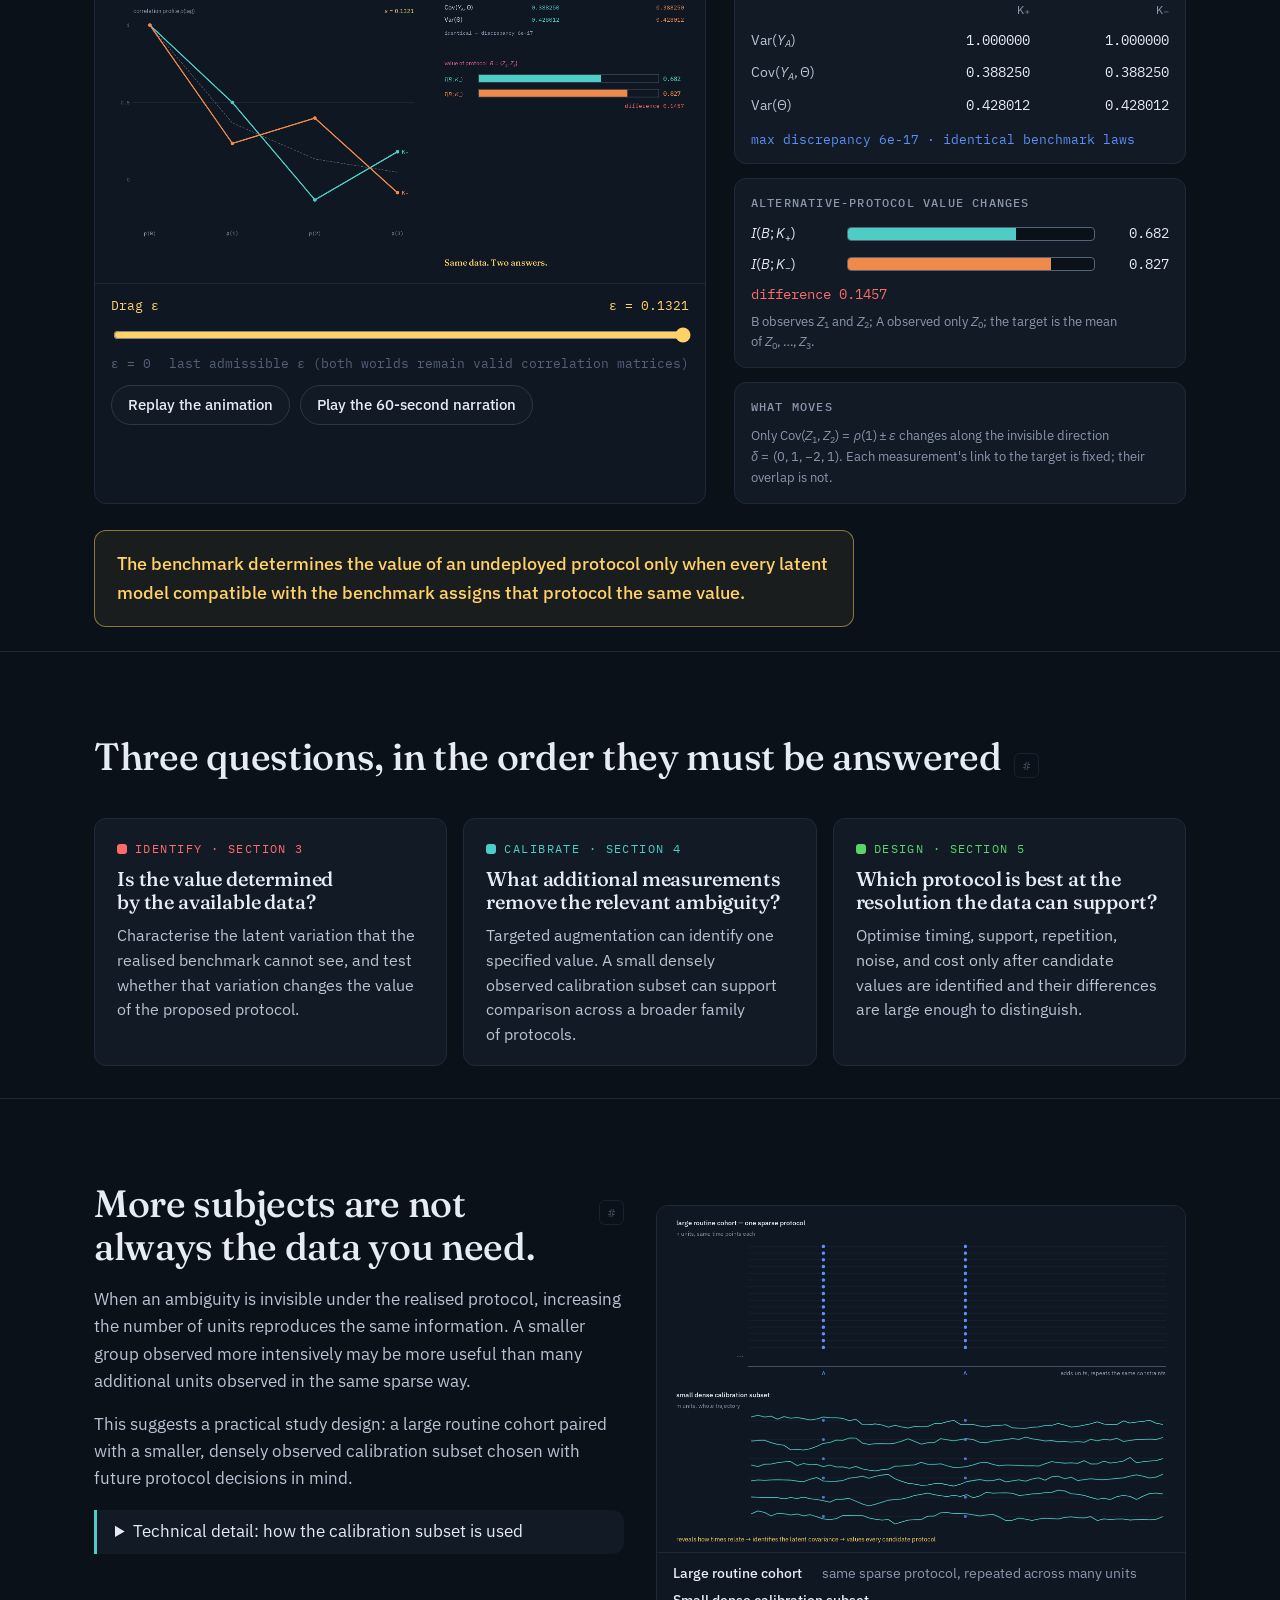
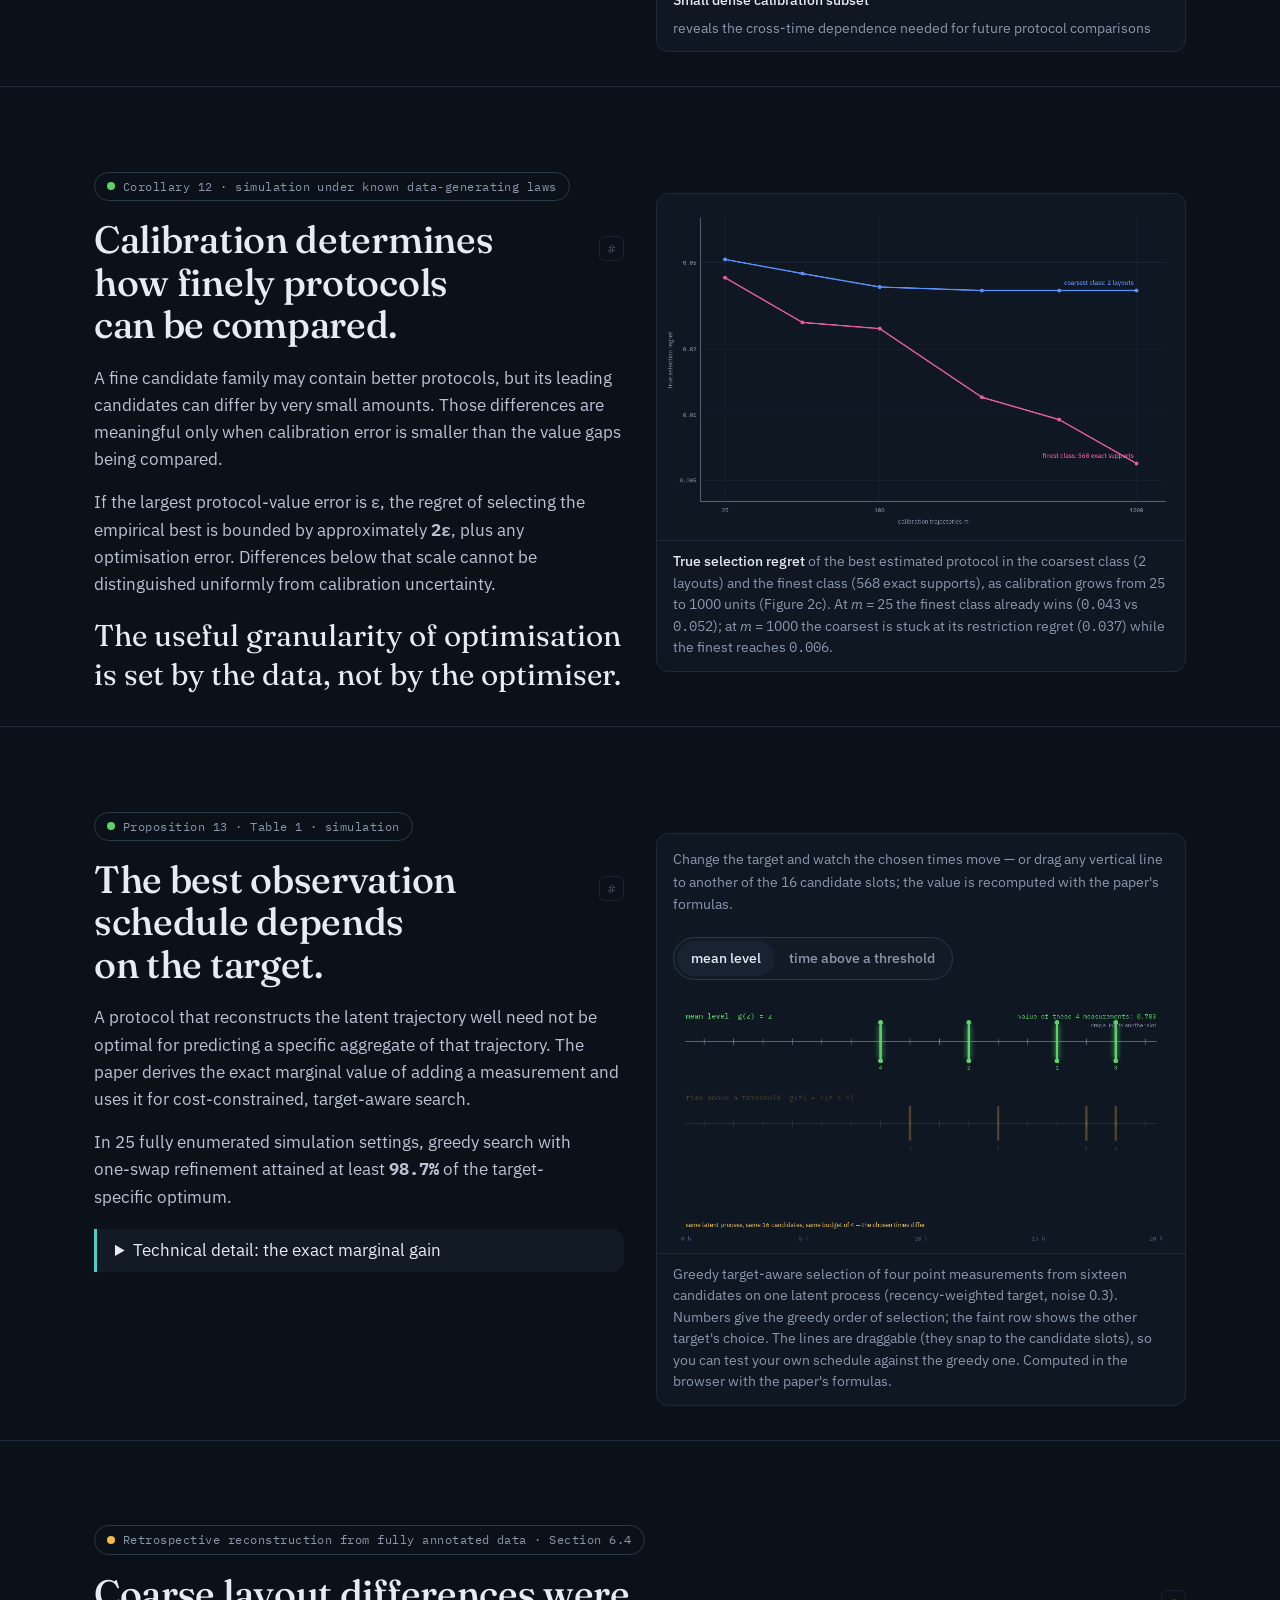
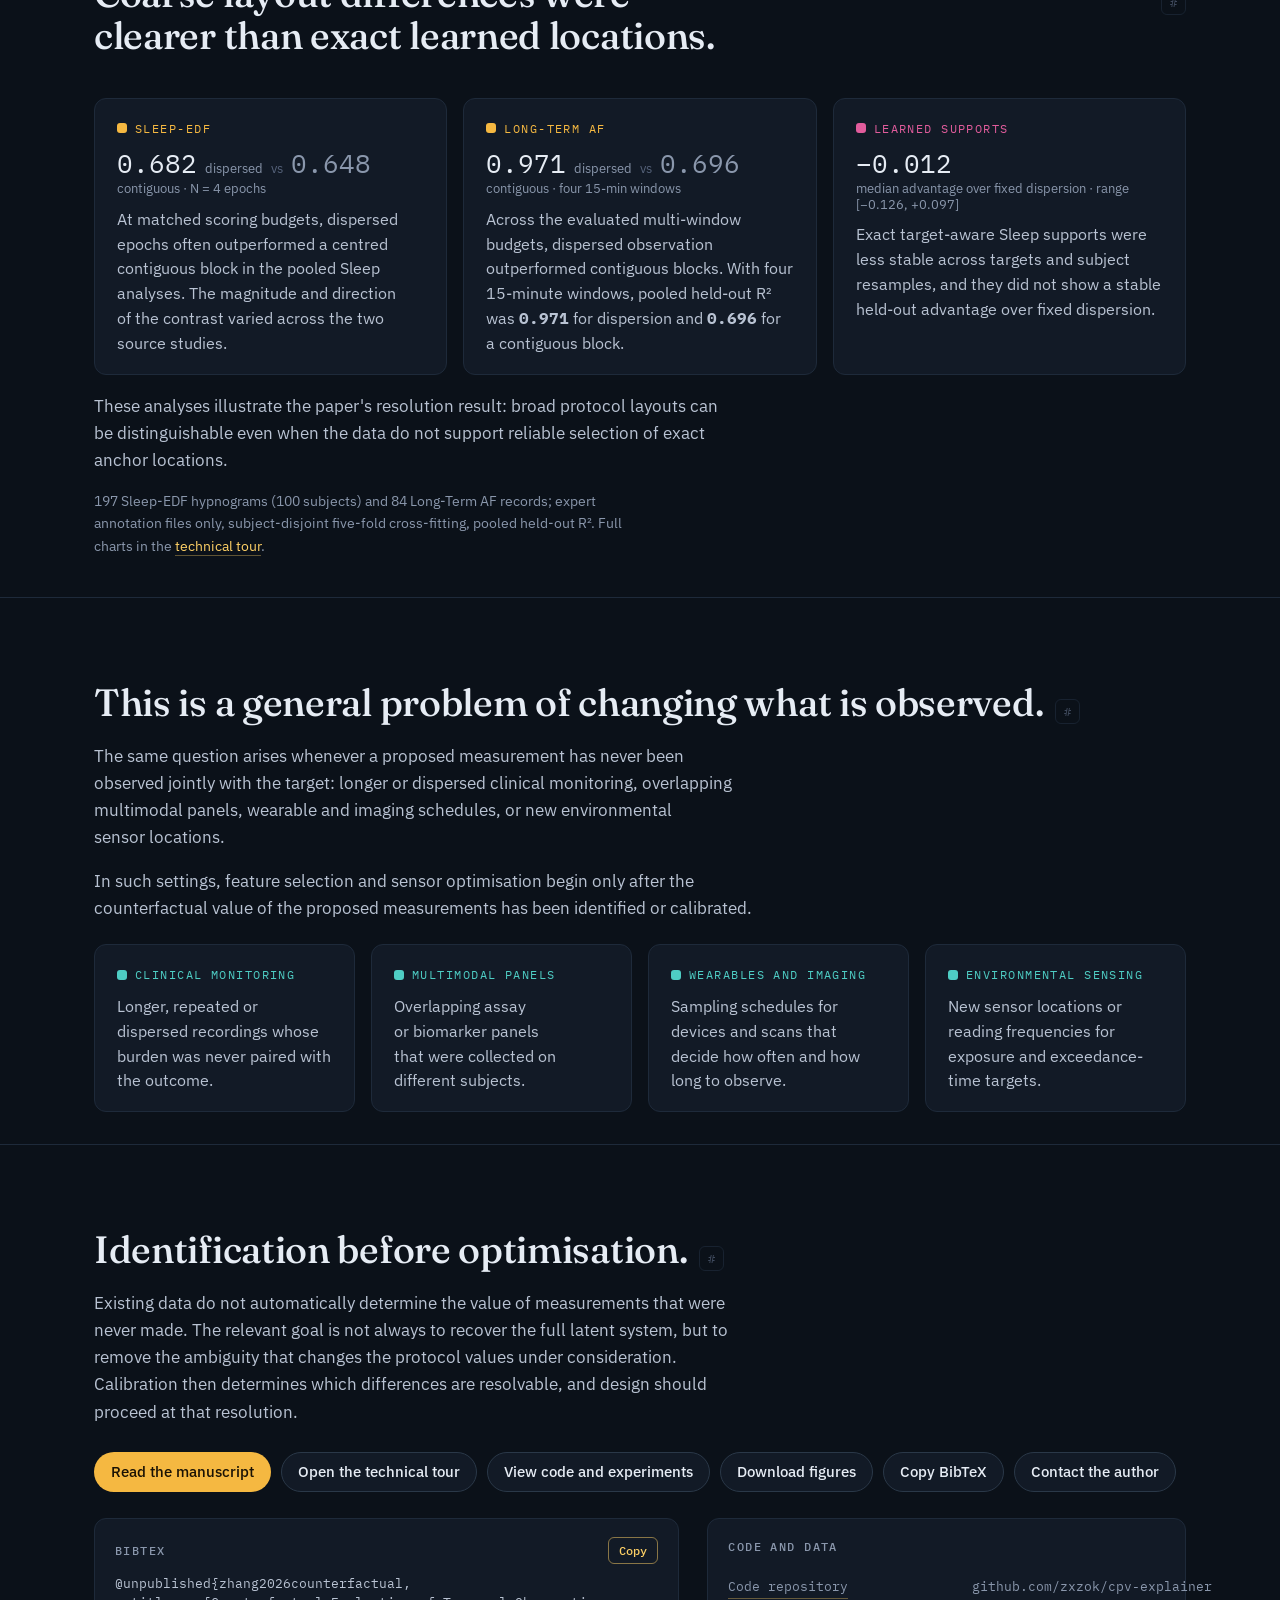
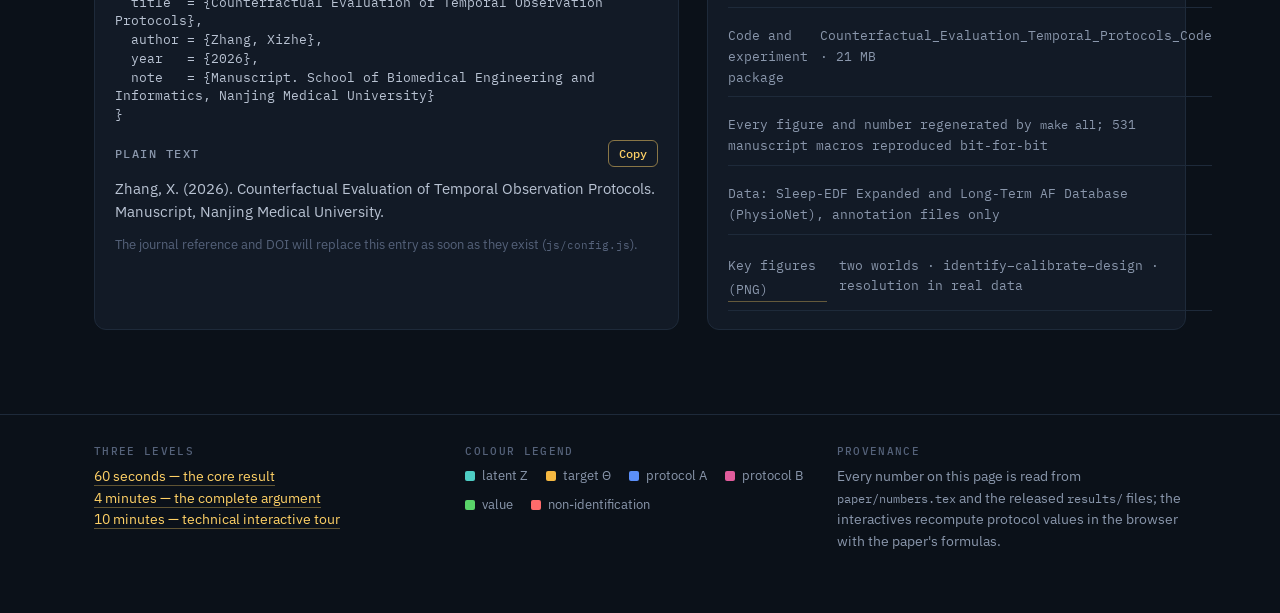
==== commit 0f106c27: "Custom domain cpv.xizhe.net; absolute site/code links" ====
--- a/index.html
+++ b/index.html
@@ -9,13 +9,13 @@
 <meta property="og:type" content="article">
 <meta property="og:title" content="Same benchmark. Two possible worlds. Two different protocol values.">
 <meta property="og:description" content="Even infinite data under one observation protocol may not tell us how well another, never-used protocol would predict the target.">
-<meta property="og:image" content="assets/social-card.png">
+<meta property="og:image" content="https://cpv.xizhe.net/assets/social-card.png">
 <meta property="og:image:width" content="1200">
 <meta property="og:image:height" content="630">
 <meta name="twitter:card" content="summary_large_image">
 <meta name="twitter:title" content="Same benchmark. Two possible worlds. Two different protocol values.">
 <meta name="twitter:description" content="Even infinite data under one observation protocol may not tell us how well another, never-used protocol would predict the target.">
-<meta name="twitter:image" content="assets/social-card.png">
+<meta name="twitter:image" content="https://cpv.xizhe.net/assets/social-card.png">
 <link rel="icon" href="data:image/svg+xml,%3Csvg xmlns=%27http://www.w3.org/2000/svg%27 viewBox=%270 0 32 32%27%3E%3Crect width=%2732%27 height=%2732%27 rx=%277%27 fill=%27%230B1119%27/%3E%3Cpath d=%27M5 9 L13 21 L21 13 L27 23%27 fill=%27none%27 stroke=%27%234ECDC4%27 stroke-width=%273%27 stroke-linecap=%27round%27/%3E%3Cpath d=%27M5 9 L13 14 L21 24 L27 11%27 fill=%27none%27 stroke=%27%23F08A4B%27 stroke-width=%273%27 stroke-linecap=%27round%27/%3E%3C/svg%3E">
 <link rel="preconnect" href="https://fonts.googleapis.com">
 <link rel="preconnect" href="https://fonts.gstatic.com" crossorigin>
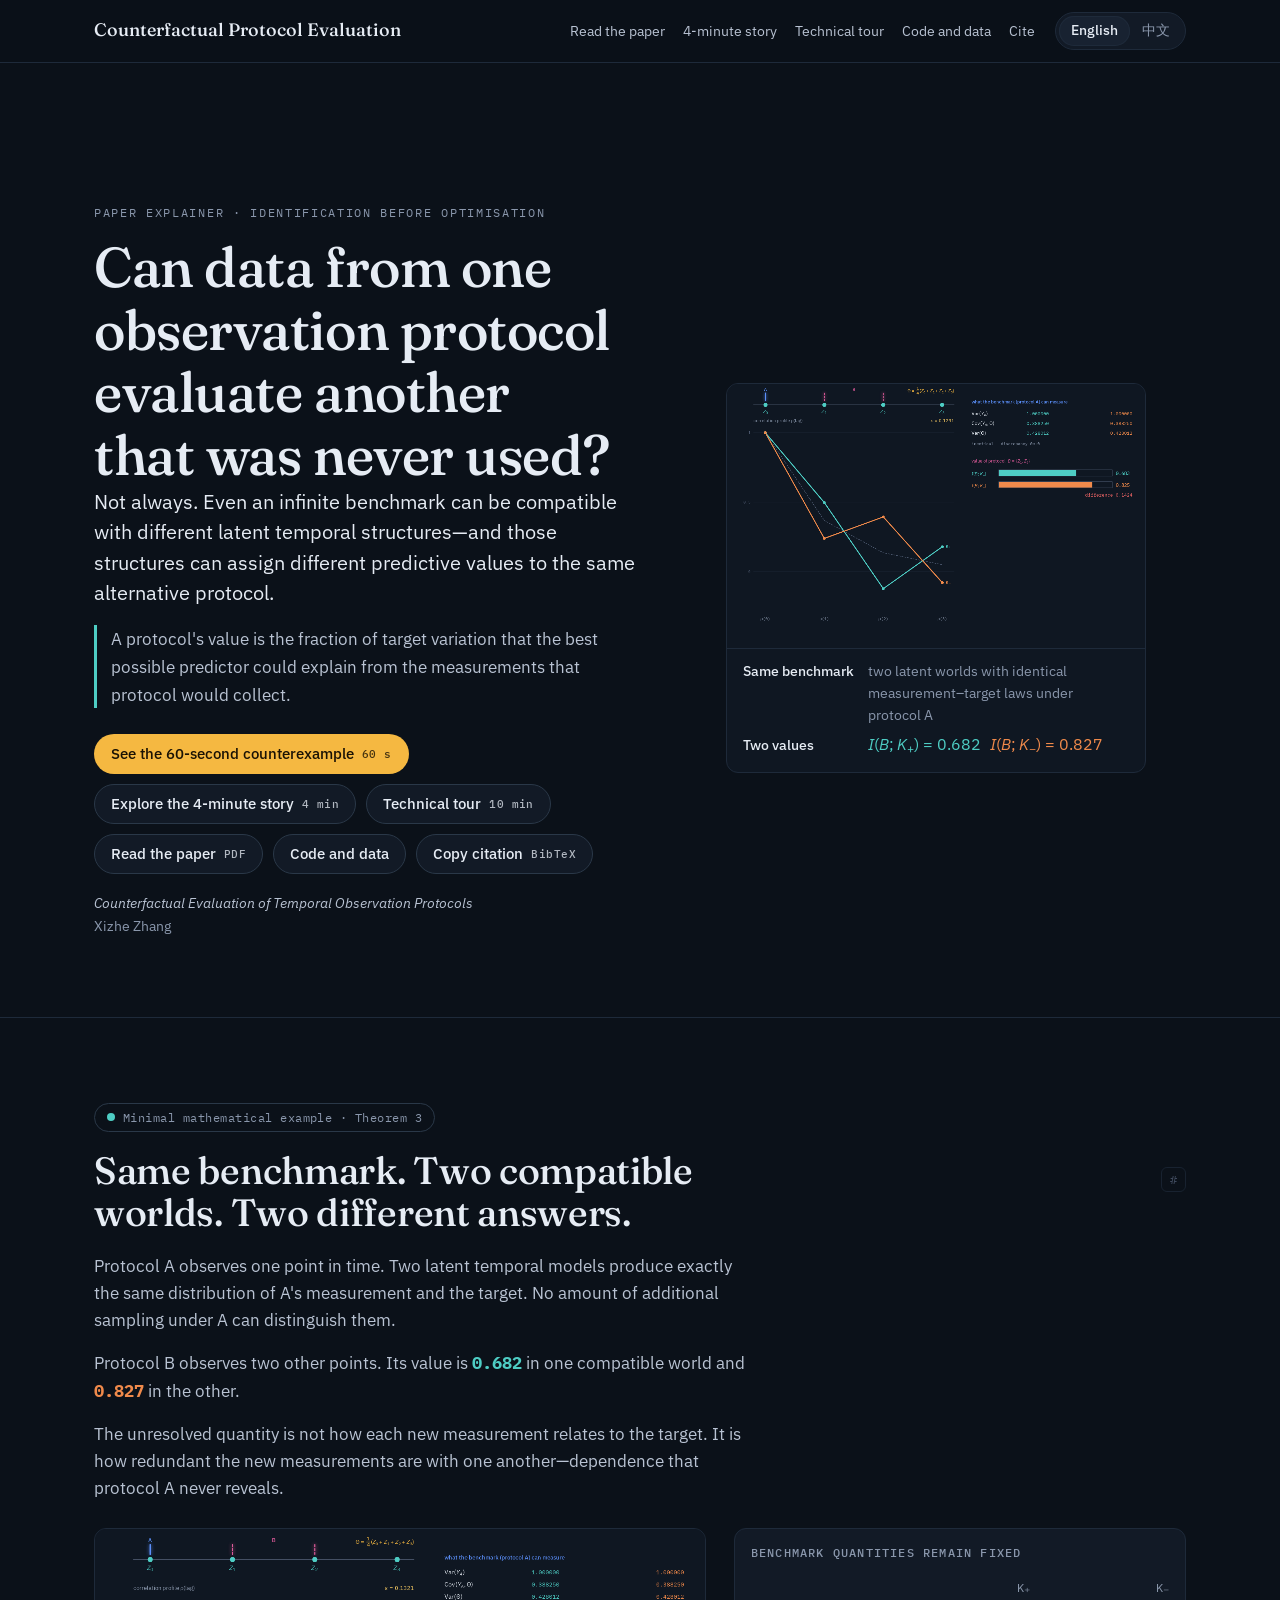
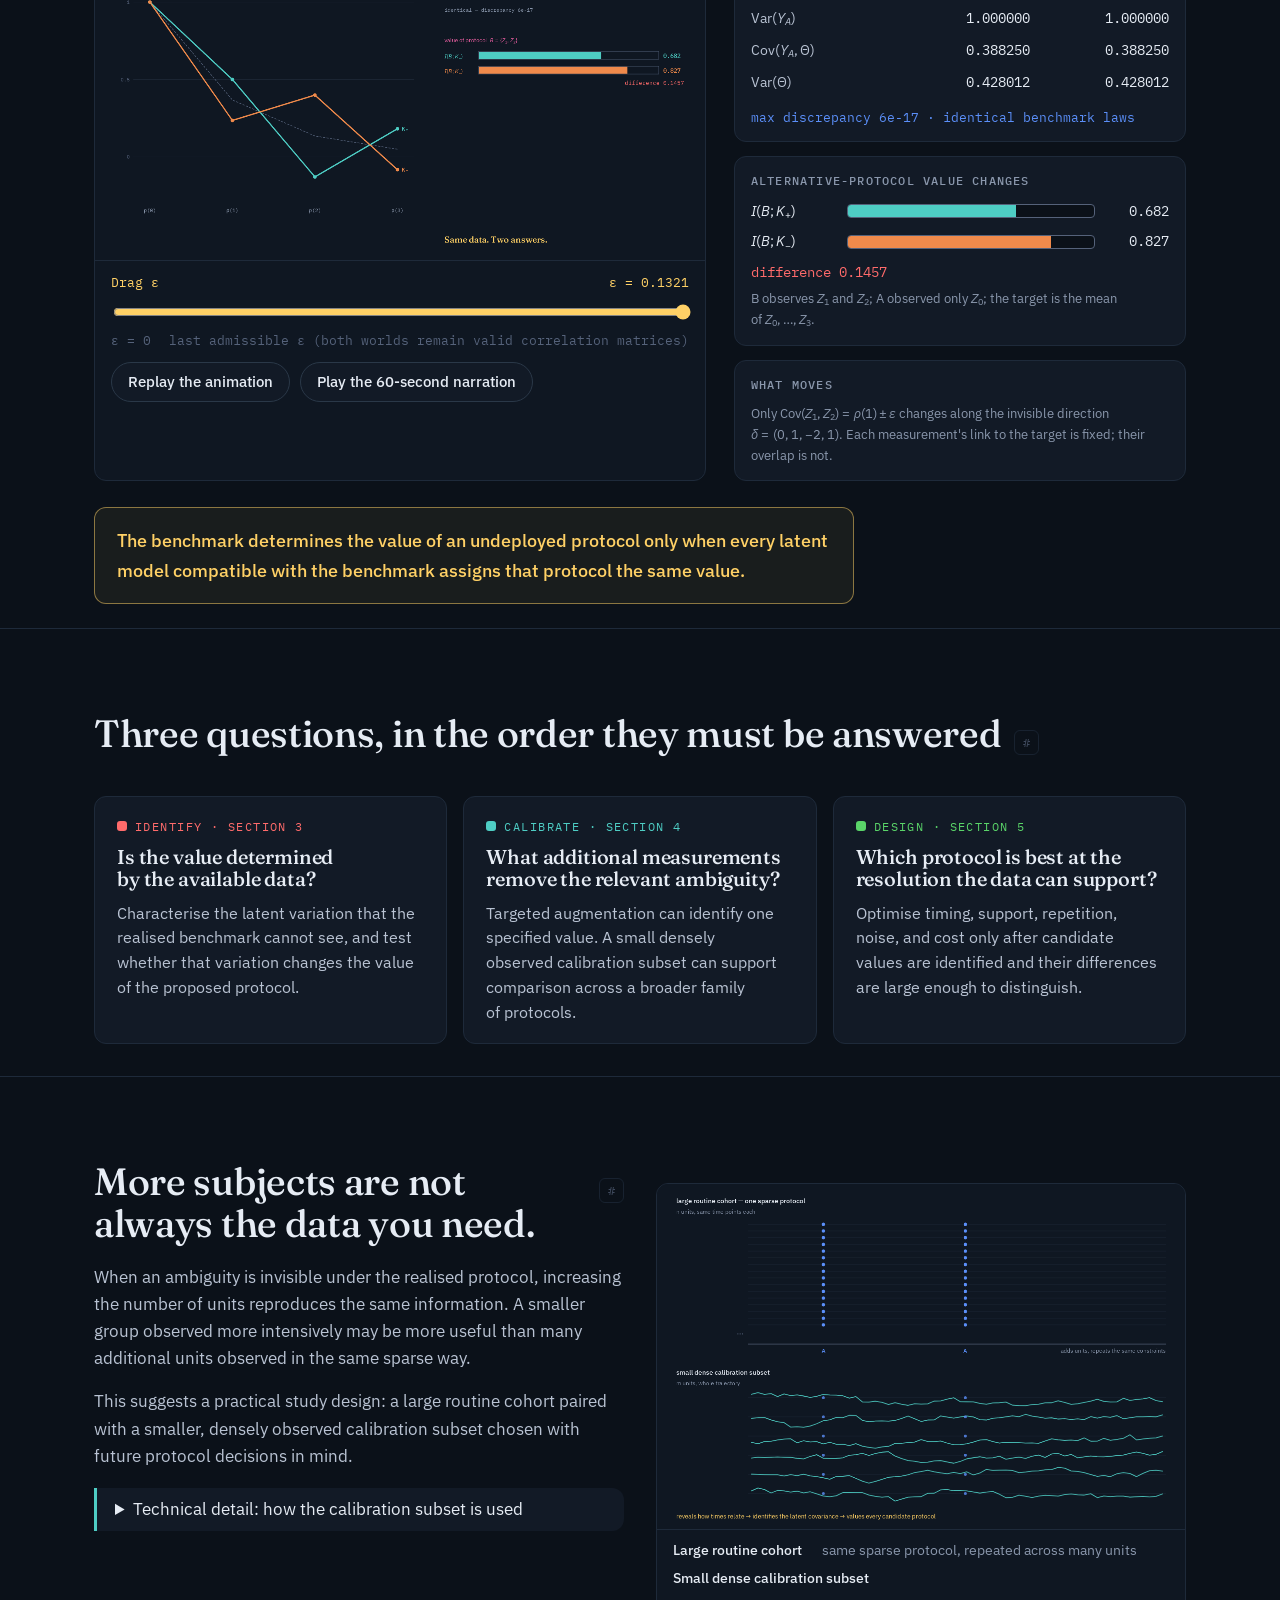
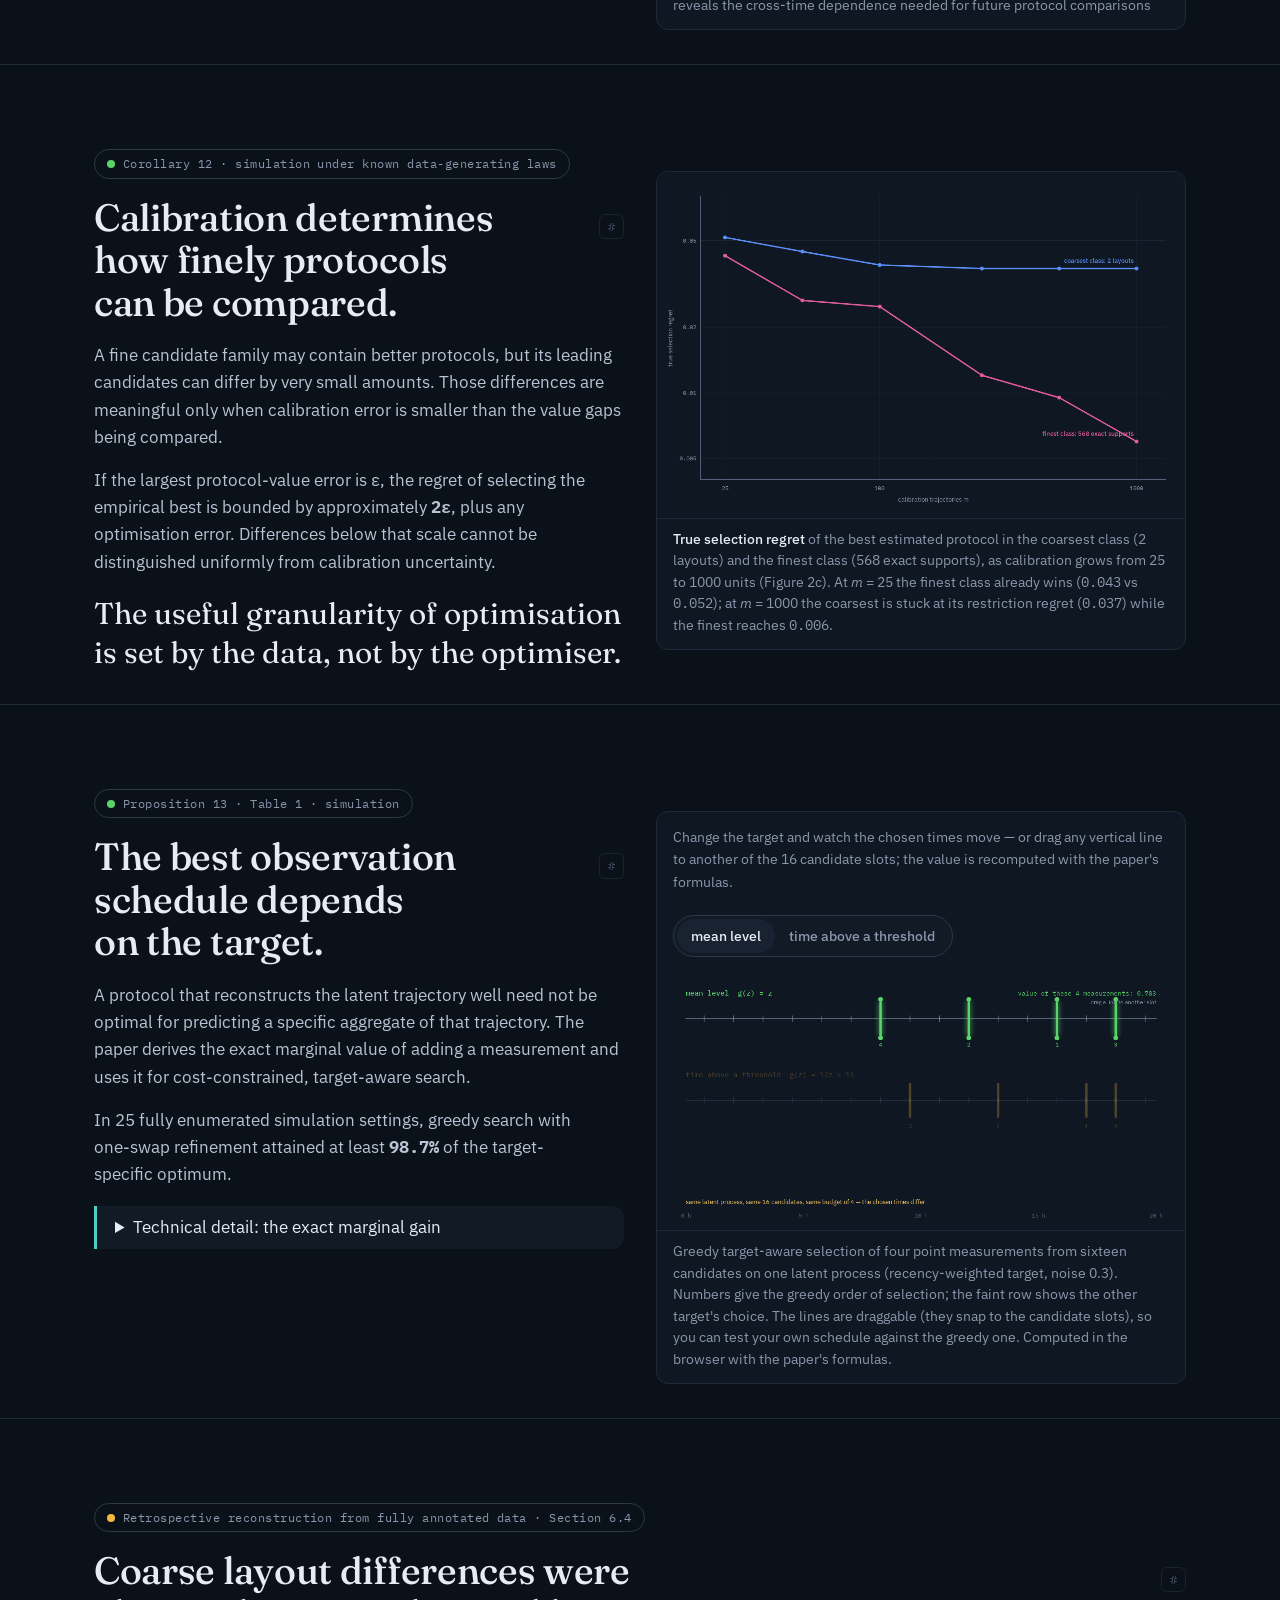
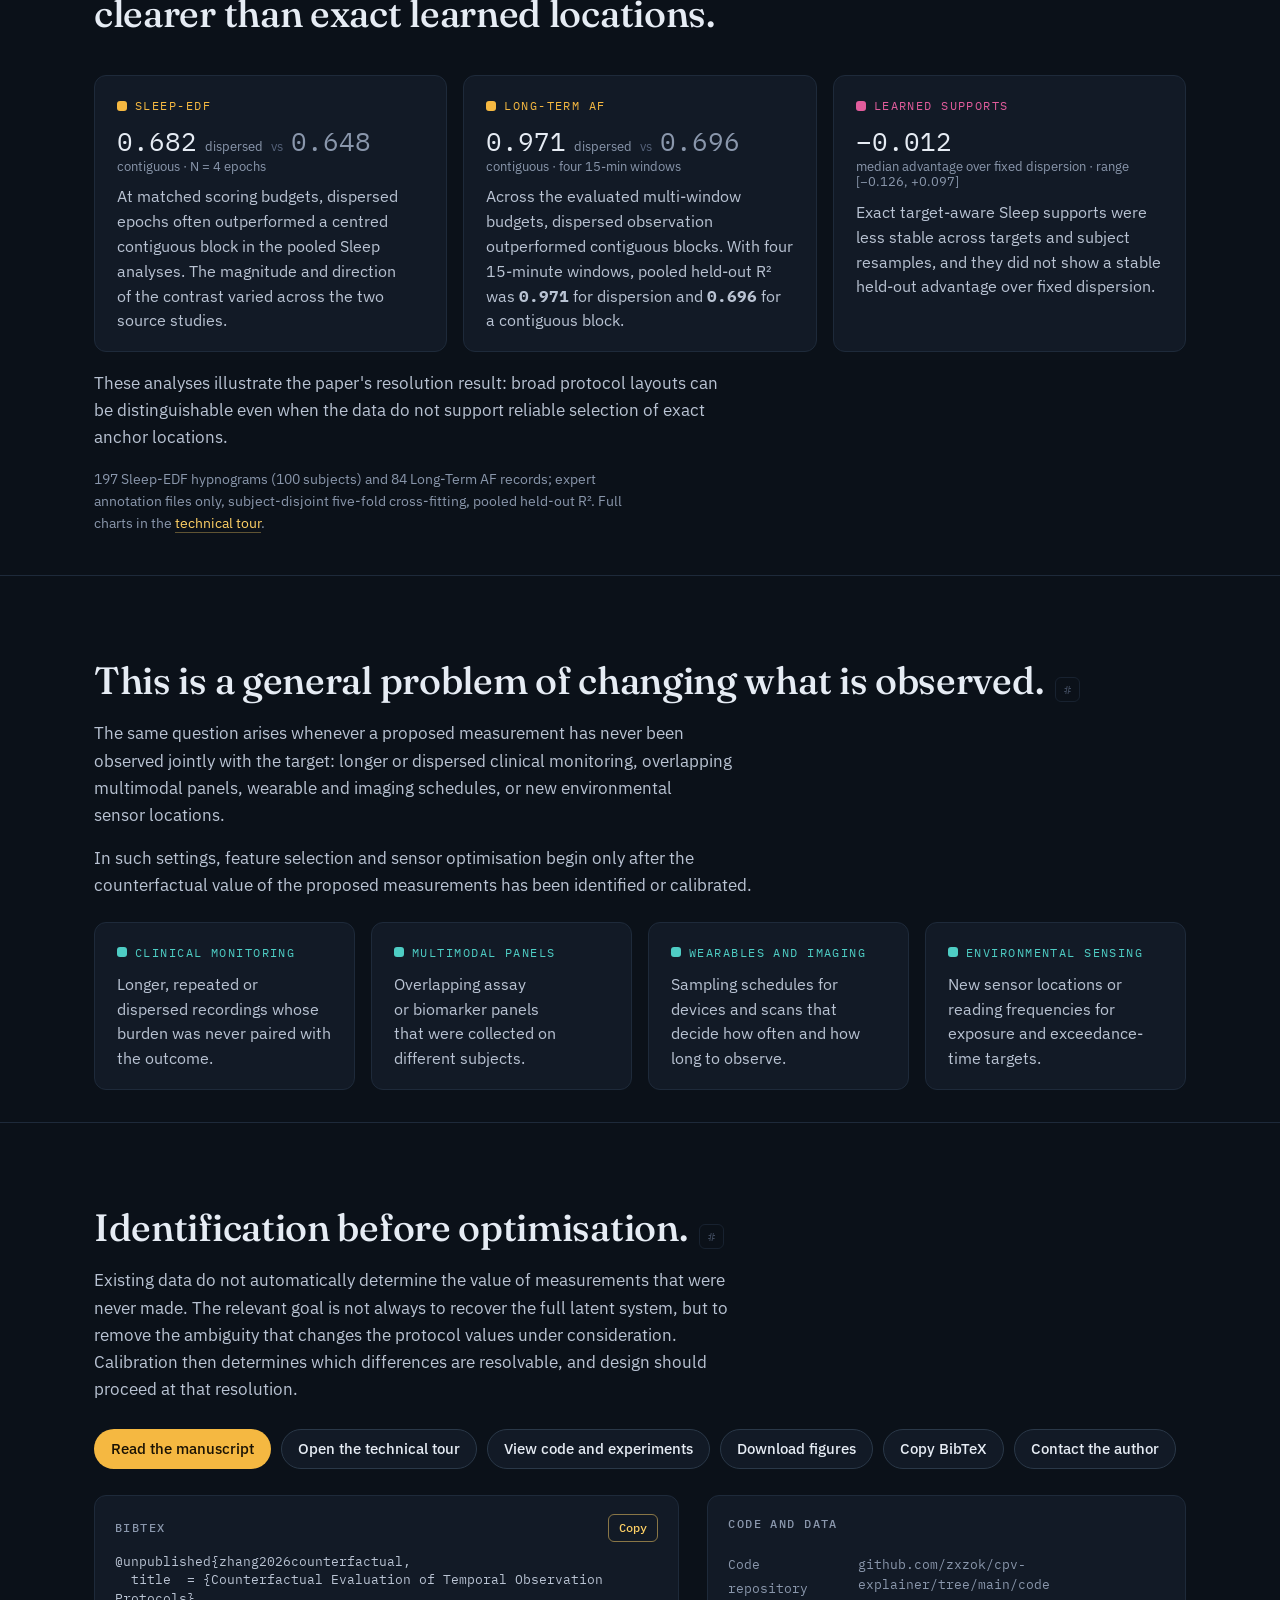
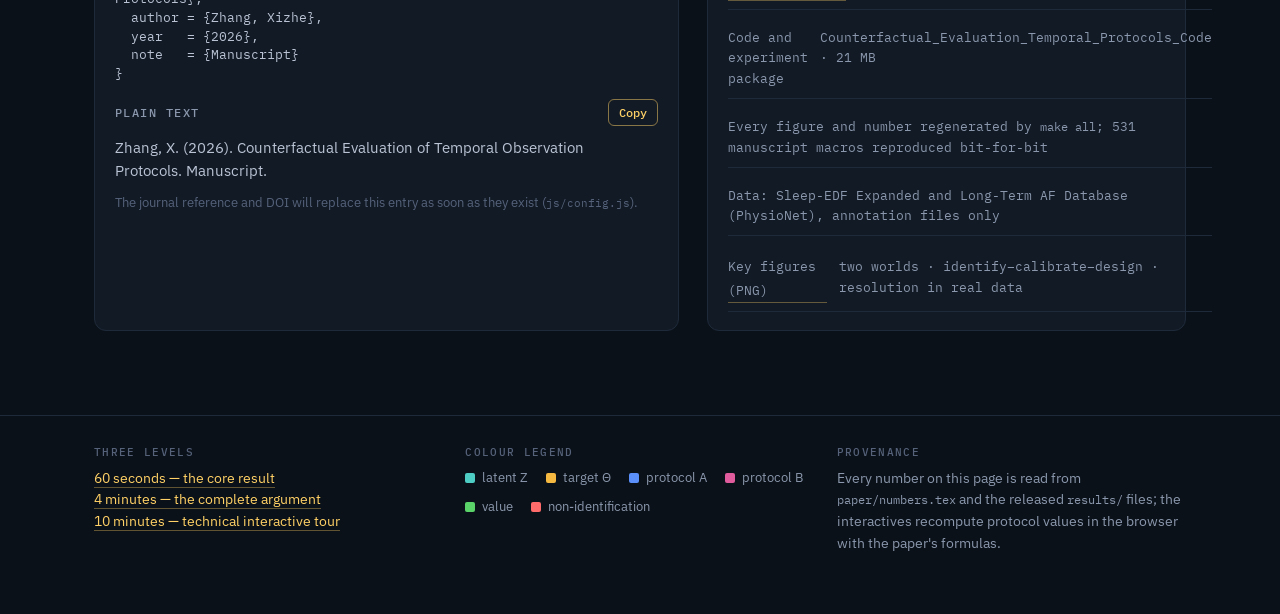
==== commit 646aa820: "Remove the institutional affiliation from the site, metadata, citation, title card, social card, fig" ====
--- a/index.html
+++ b/index.html
@@ -60,7 +60,7 @@
         <a class="btn" href="#code" data-link="code" data-track="code_open"><span class="en">Code and data</span><span class="zh">代码与数据</span></a>
         <button class="btn" type="button" data-copy="bibtex" data-track="citation_copied"><span class="en">Copy citation</span><span class="zh">复制引用</span><small>BibTeX</small></button>
       </div>
-      <p class="biblio"><i>Counterfactual Evaluation of Temporal Observation Protocols</i><br><span class="en">Xizhe Zhang · School of Biomedical Engineering and Informatics, Nanjing Medical University</span><span class="zh">张锡哲 · 南京医科大学 生物医学工程与信息学院</span></p>
+      <p class="biblio"><i>Counterfactual Evaluation of Temporal Observation Protocols</i><br><span class="en">Xizhe Zhang</span><span class="zh">张锡哲</span></p>
     </div>
     <figure class="hero-fig" aria-labelledby="hero-cap">
       <canvas id="hero-fig" width="1200" height="760" aria-hidden="true"></canvas>
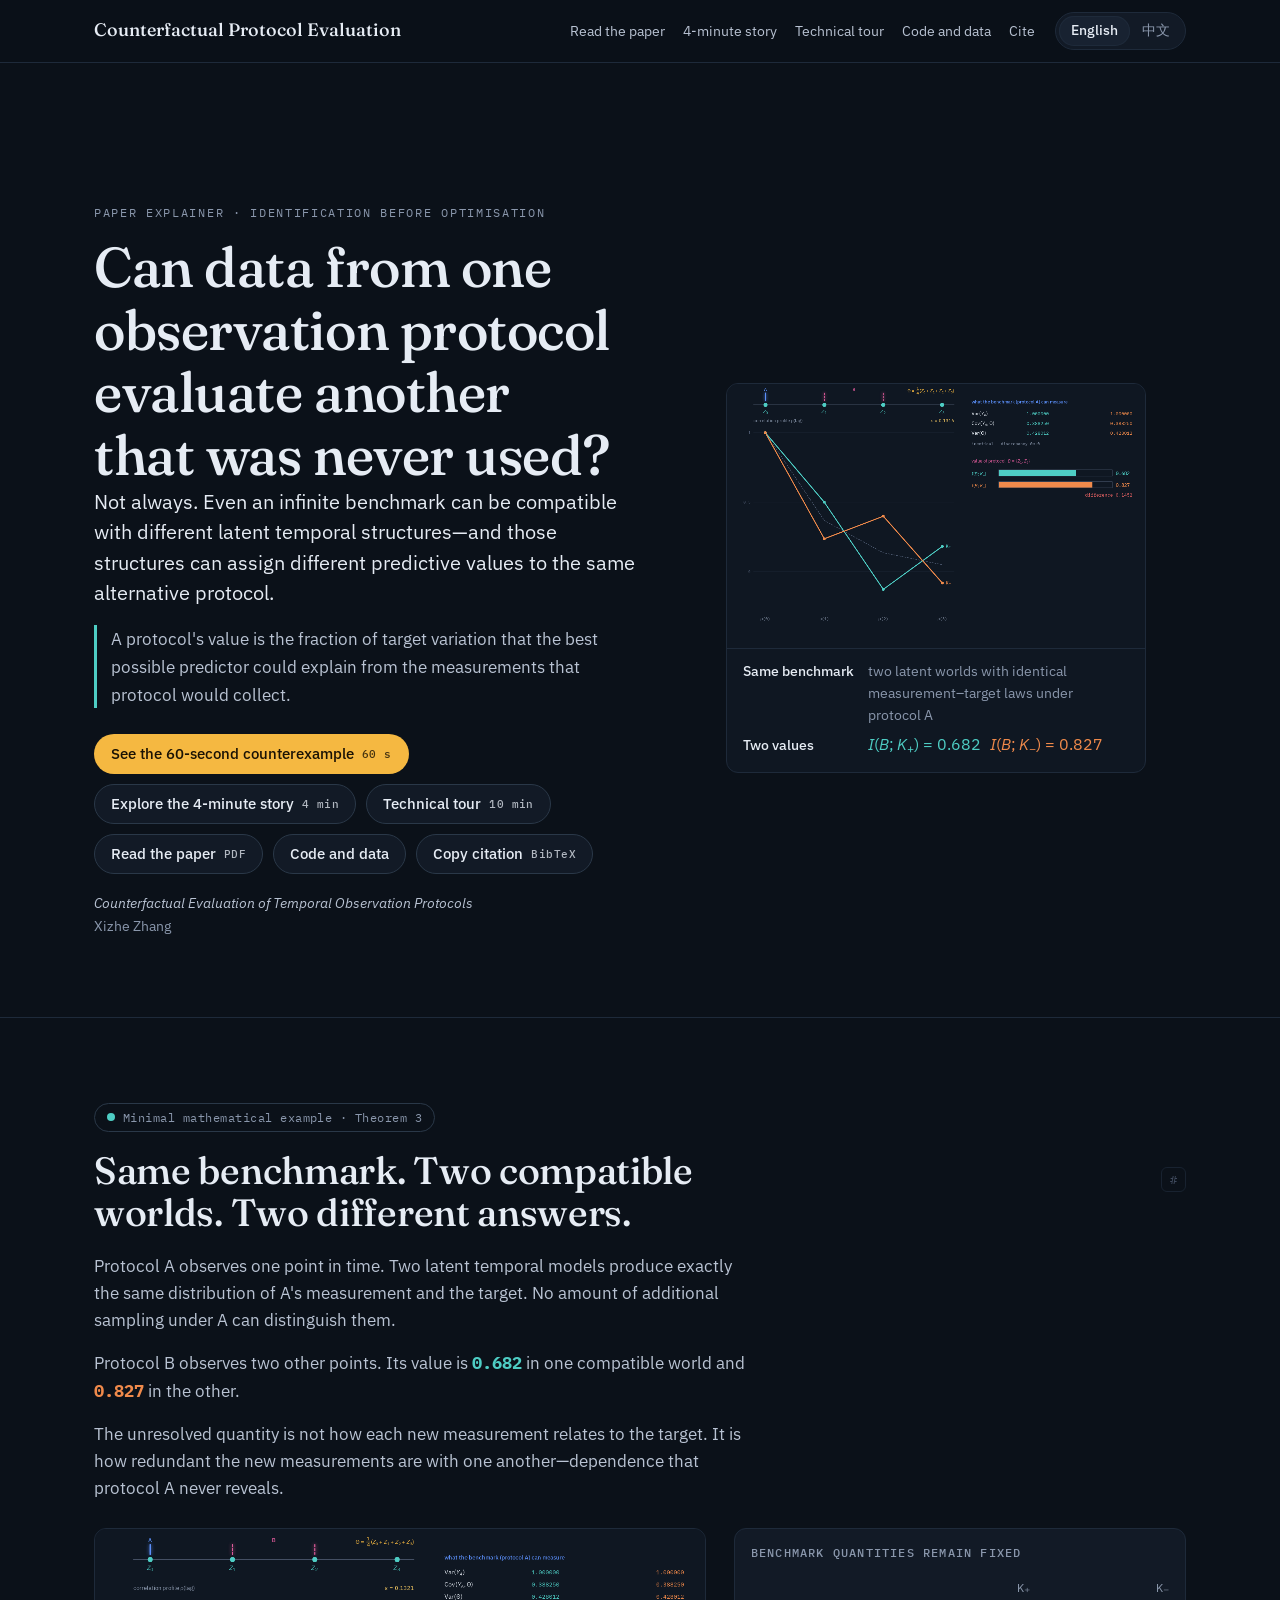
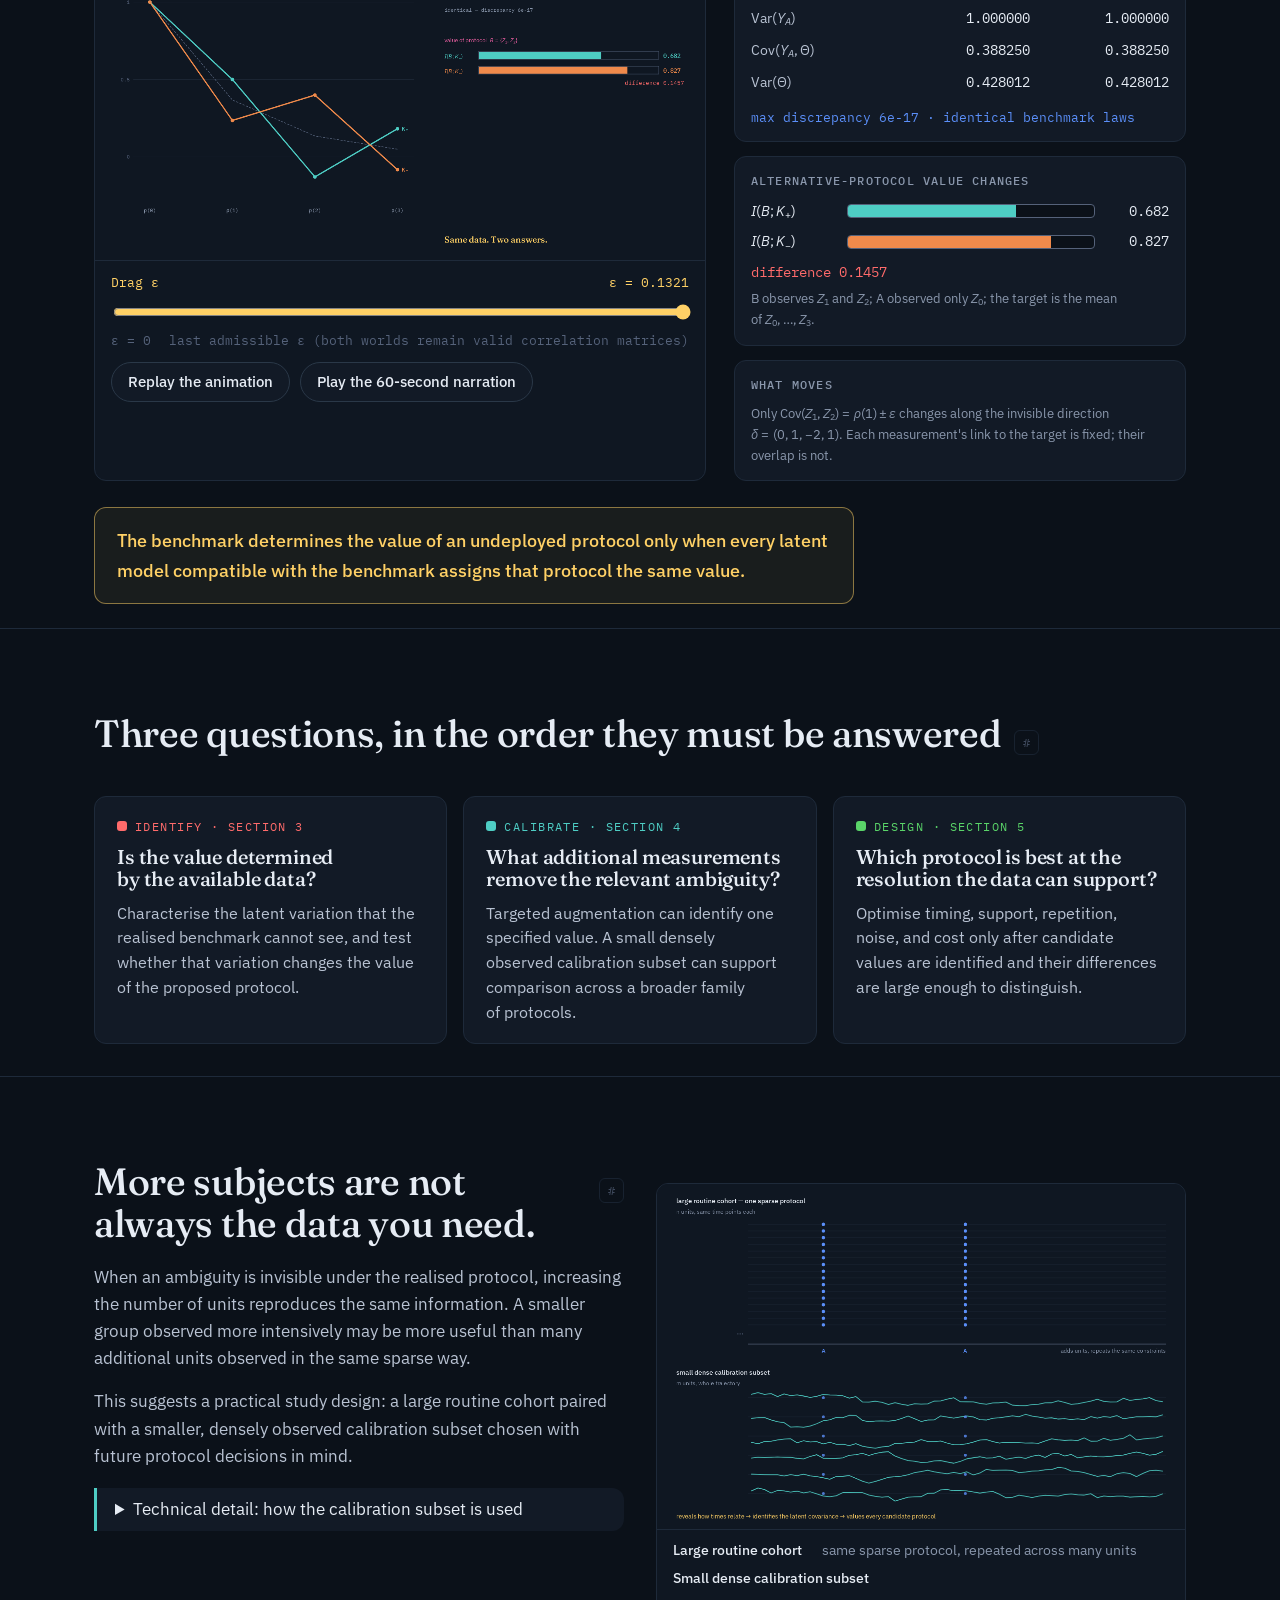
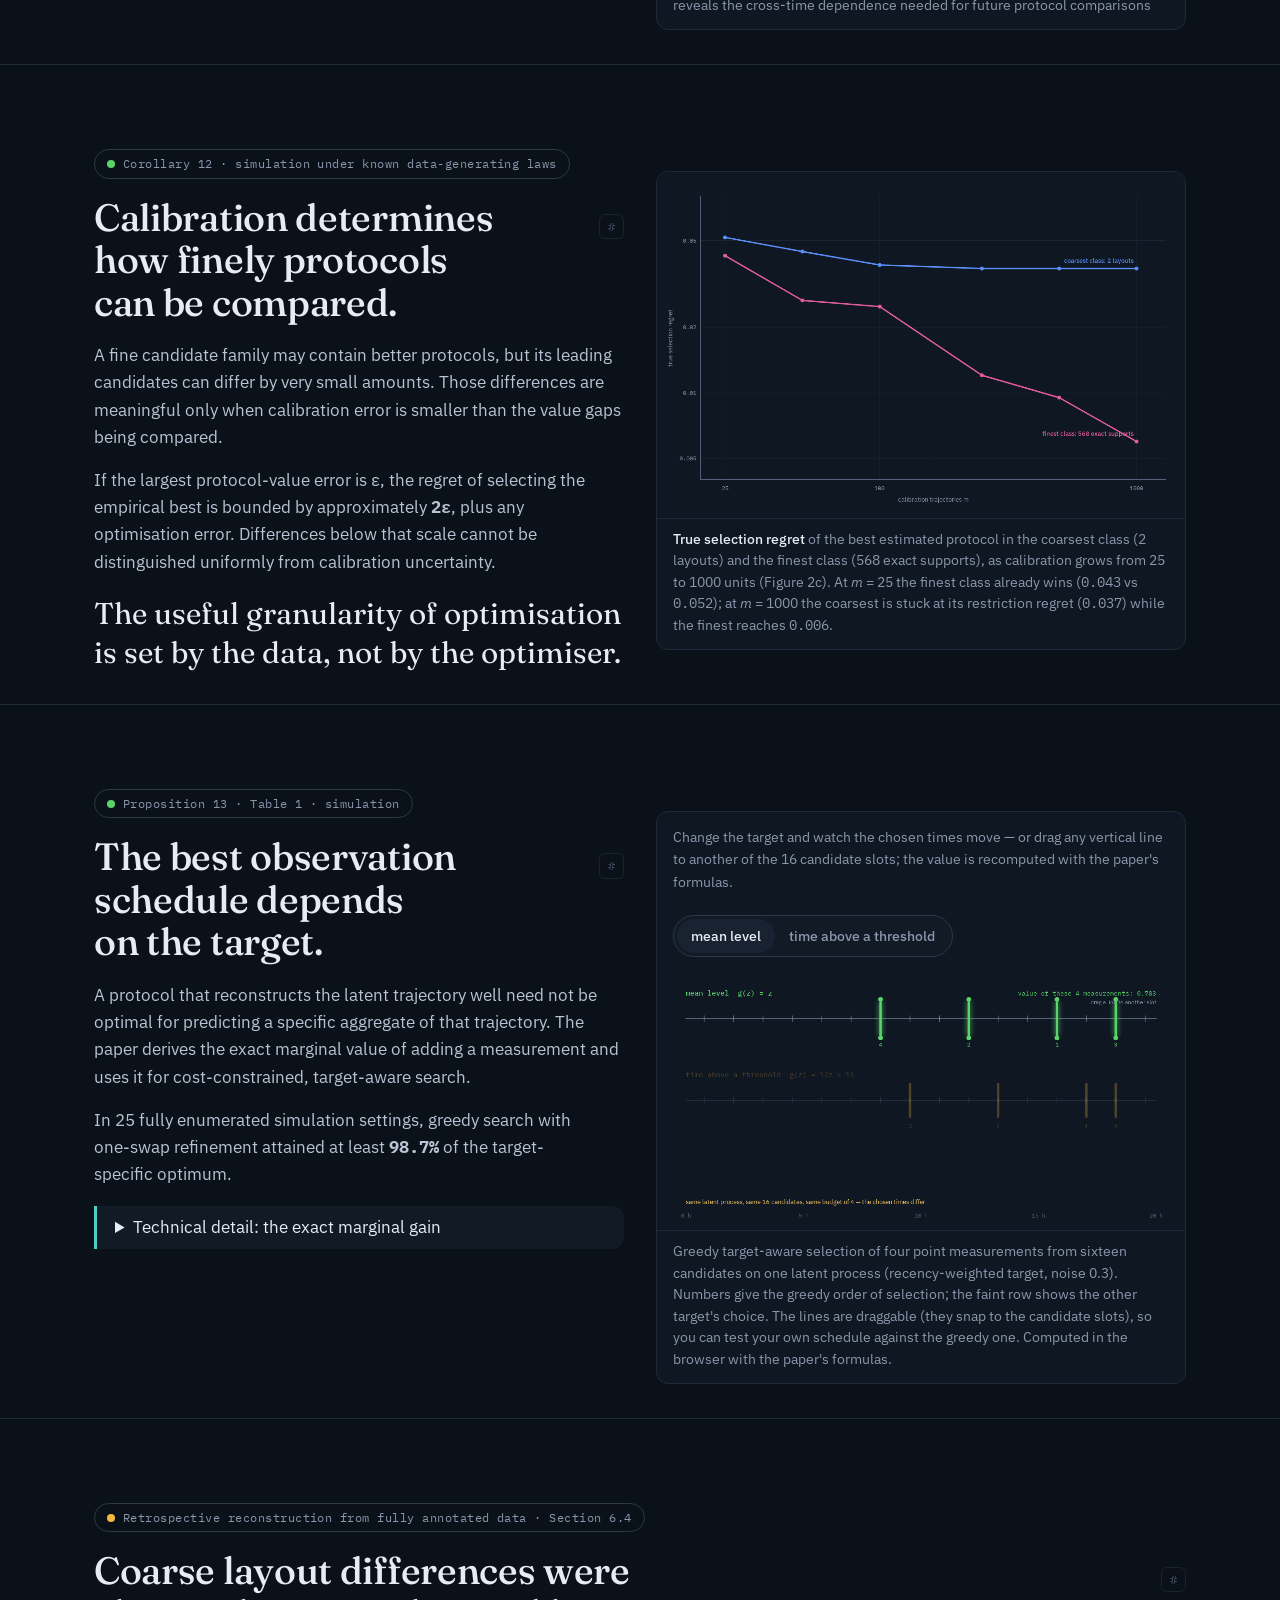
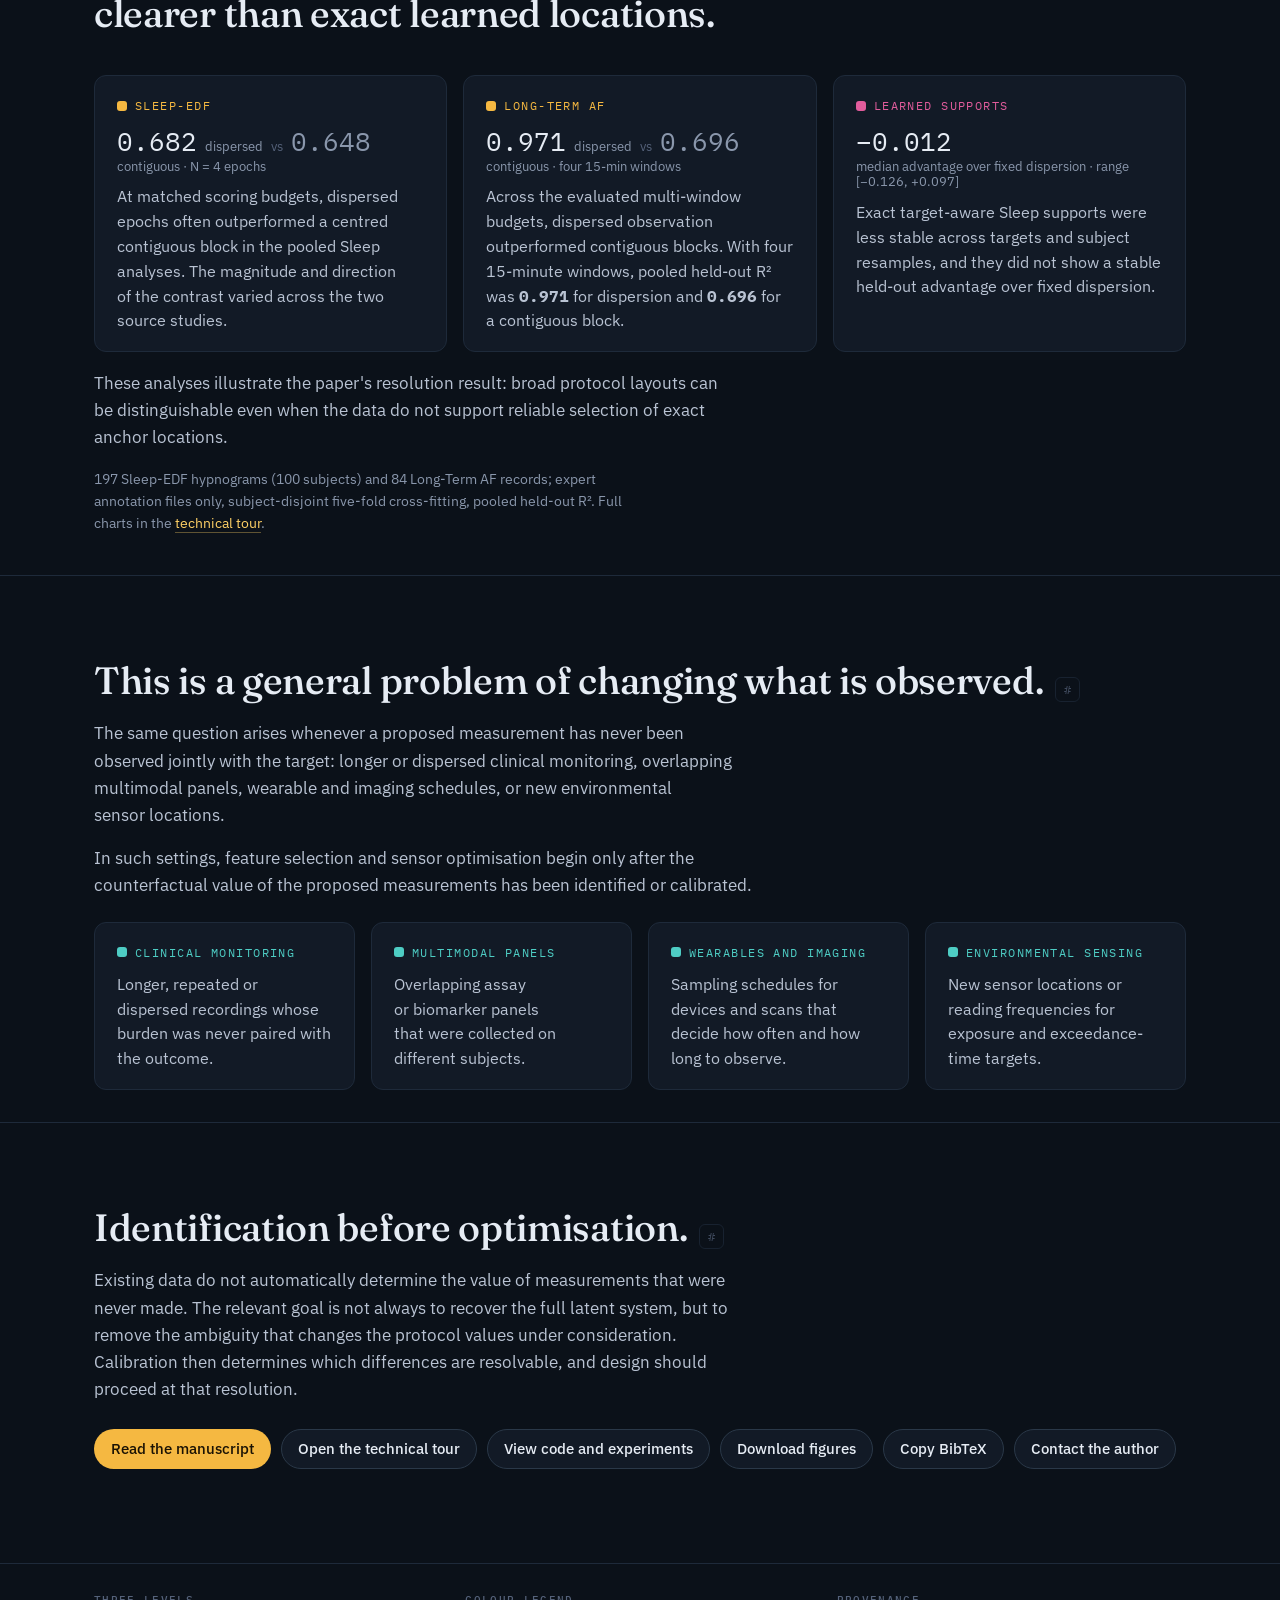
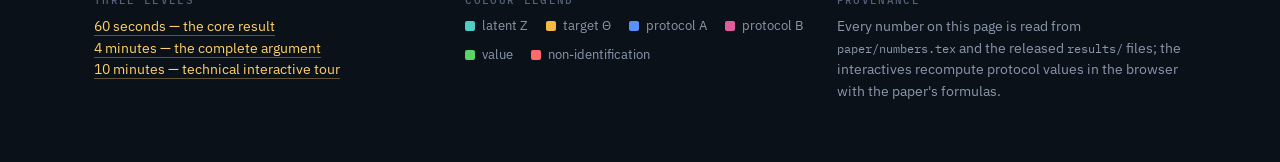
==== commit 8409c843: "Landing: drop the BibTeX and code-and-data cards" ====
--- a/index.html
+++ b/index.html
@@ -306,26 +306,6 @@
       <button class="btn" type="button" data-copy="bibtex" data-track="citation_copied"><span class="en">Copy BibTeX</span><span class="zh">复制 BibTeX</span></button>
       <a class="btn" id="contact-link" href="mailto:zhangxizhe@gmail.com"><span class="en">Contact the author</span><span class="zh">联系作者</span></a>
     </div>
-    <div class="cite-grid">
-      <div class="cite-box">
-        <h4><span><span class="en">BibTeX</span><span class="zh">BibTeX</span></span><button class="copy-btn" type="button" data-copy="bibtex" data-track="citation_copied"><span class="en">Copy</span><span class="zh">复制</span></button></h4>
-        <pre id="bibtex"></pre>
-        <h4 style="margin-top: 16px"><span><span class="en">Plain text</span><span class="zh">纯文本</span></span><button class="copy-btn" type="button" data-copy="plain" data-track="citation_copied"><span class="en">Copy</span><span class="zh">复制</span></button></h4>
-        <p class="plain" id="plain-cite"></p>
-        <p class="sub en" style="font-size: 12.5px; color: var(--dim); margin-top: 10px; max-width: none">The journal reference and DOI will replace this entry as soon as they exist (<code>js/config.js</code>).</p>
-        <p class="sub zh" style="font-size: 12.5px; color: var(--dim); margin-top: 10px; max-width: none">期刊信息与 DOI 一旦可用即替换此条目（<code>js/config.js</code>）。</p>
-      </div>
-      <div class="cite-box" id="code">
-        <h4><span class="en">Code and data</span><span class="zh">代码与数据</span></h4>
-        <ul class="res-list">
-          <li id="code-link-row"><a href="#" id="code-link" data-track="code_open"><span class="en">Code repository</span><span class="zh">代码仓库</span></a><span class="en" id="code-note">link added with the journal version</span><span class="zh">期刊版发布时添加链接</span></li>
-          <li><span class="en">Code and experiment package</span><span class="zh">代码与实验软件包</span><span>Counterfactual_Evaluation_Temporal_Protocols_Code · 21 MB</span></li>
-          <li><span class="en">Every figure and number regenerated by <code>make all</code>; 531 manuscript macros reproduced bit-for-bit</span><span class="zh"><code>make all</code> 重新生成全部图表与数字；531 个论文宏逐位复现</span></li>
-          <li><span class="en">Data: Sleep-EDF Expanded and Long-Term AF Database (PhysioNet), annotation files only</span><span class="zh">数据：Sleep-EDF Expanded 与 Long-Term AF Database（PhysioNet），仅标注文件</span></li>
-          <li><a href="figures/"><span class="en">Key figures (PNG)</span><span class="zh">核心图（PNG）</span></a><span class="en">two worlds · identify–calibrate–design · resolution in real data</span><span class="zh">两个世界 · 识别–校准–设计 · 真实数据的分辨率</span></li>
-        </ul>
-      </div>
-    </div>
   </div>
 </section>
 </main>
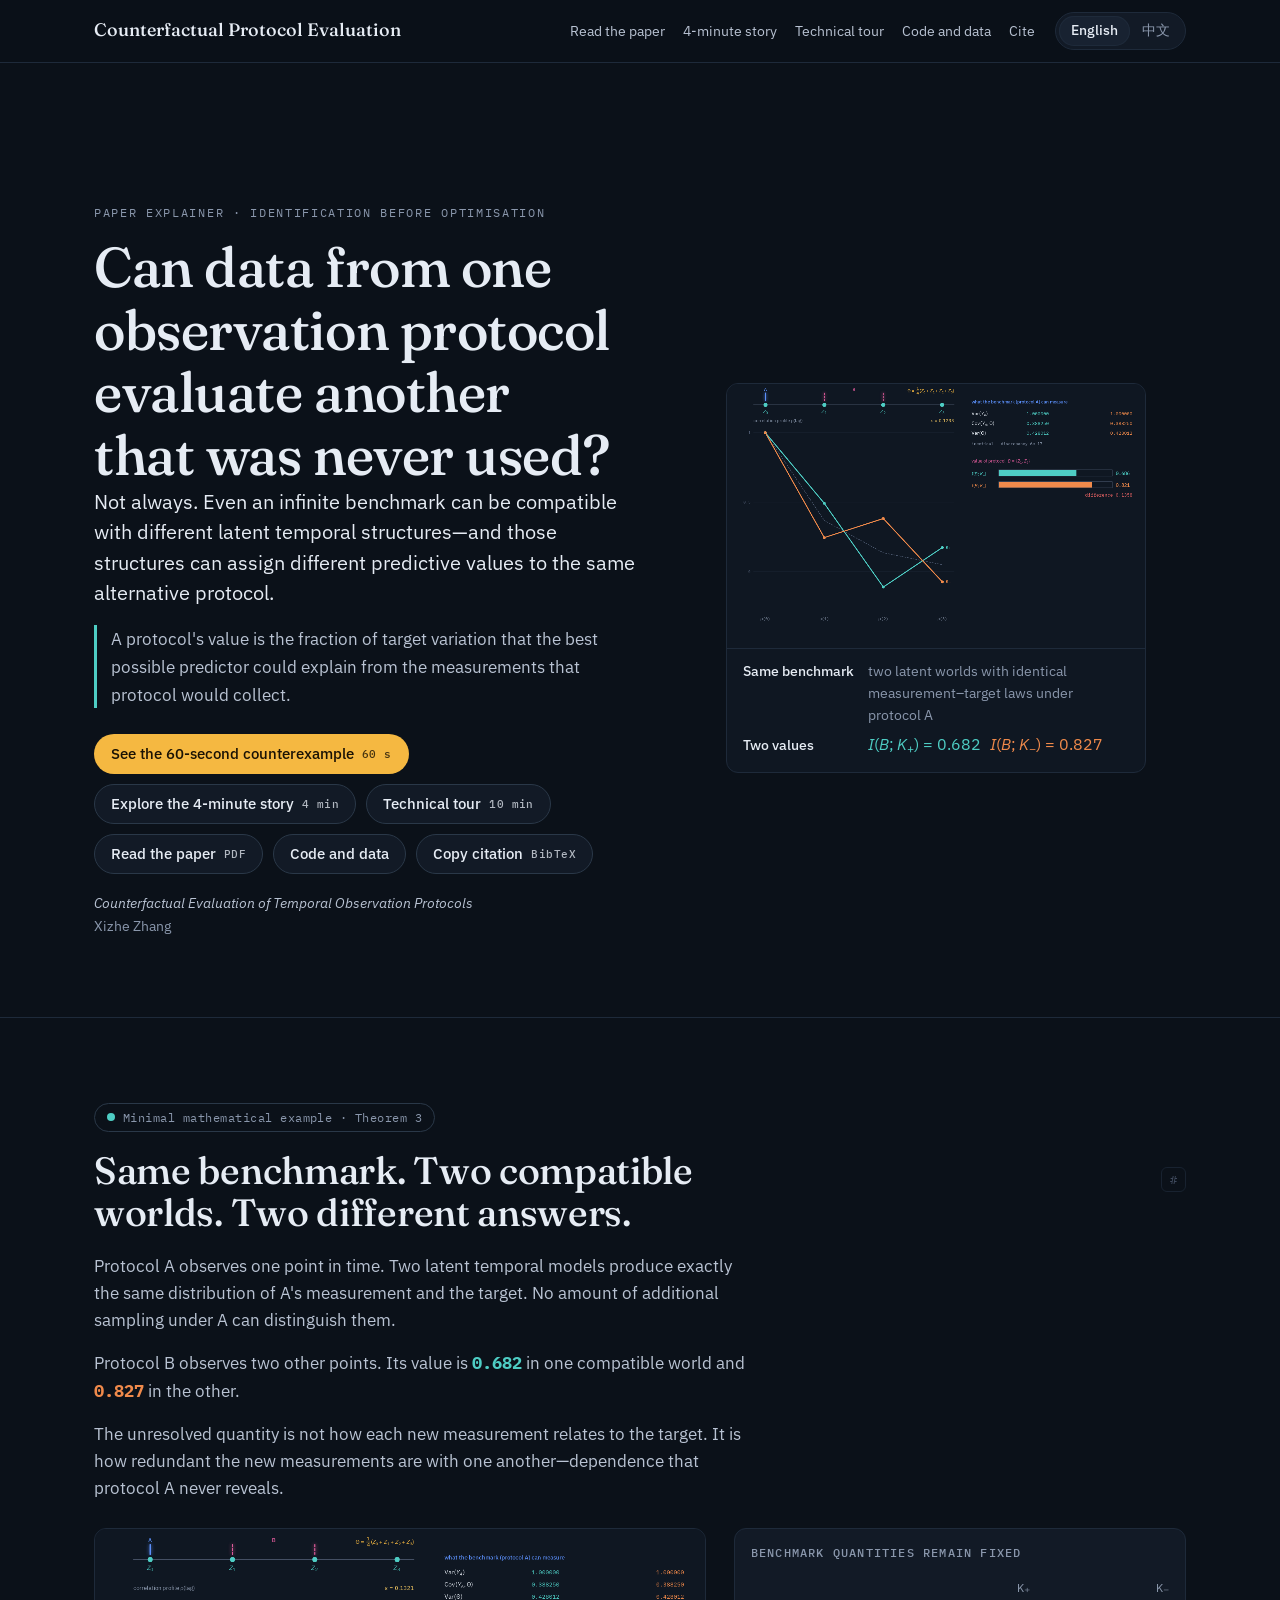
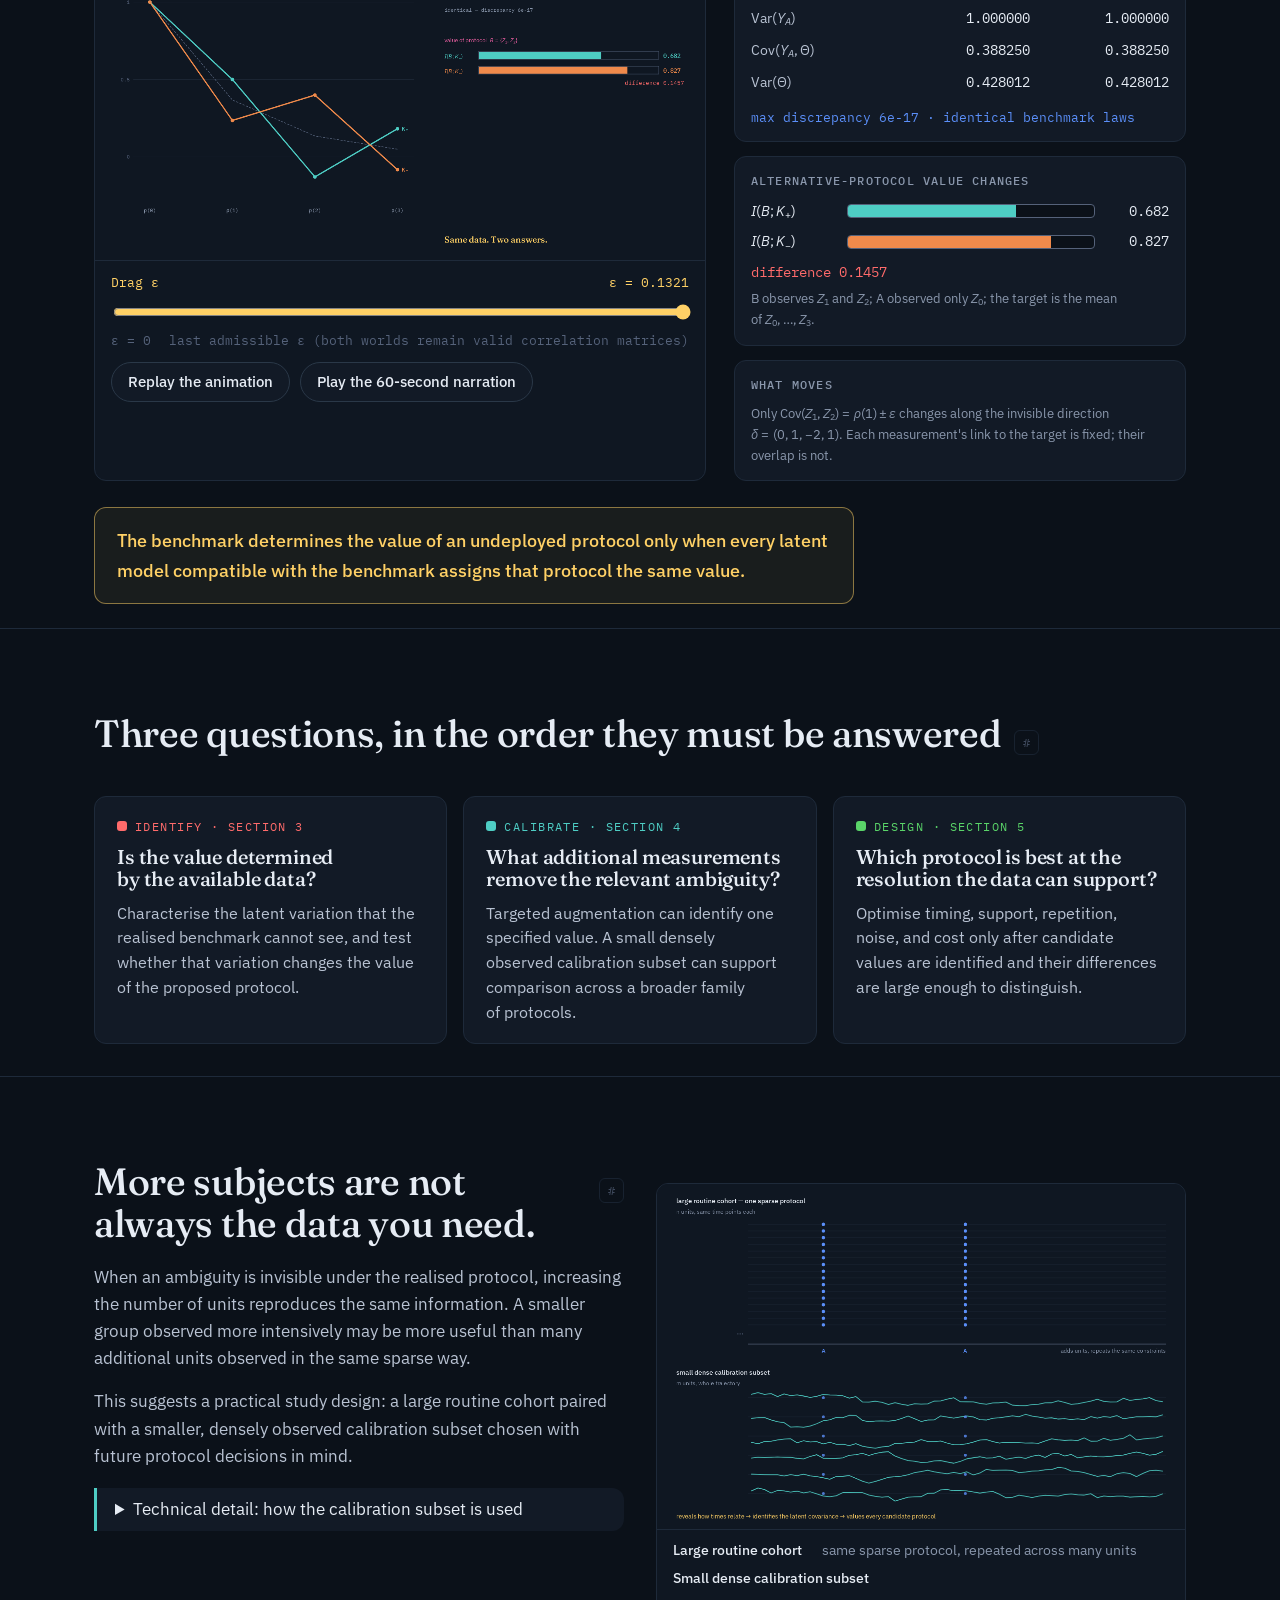
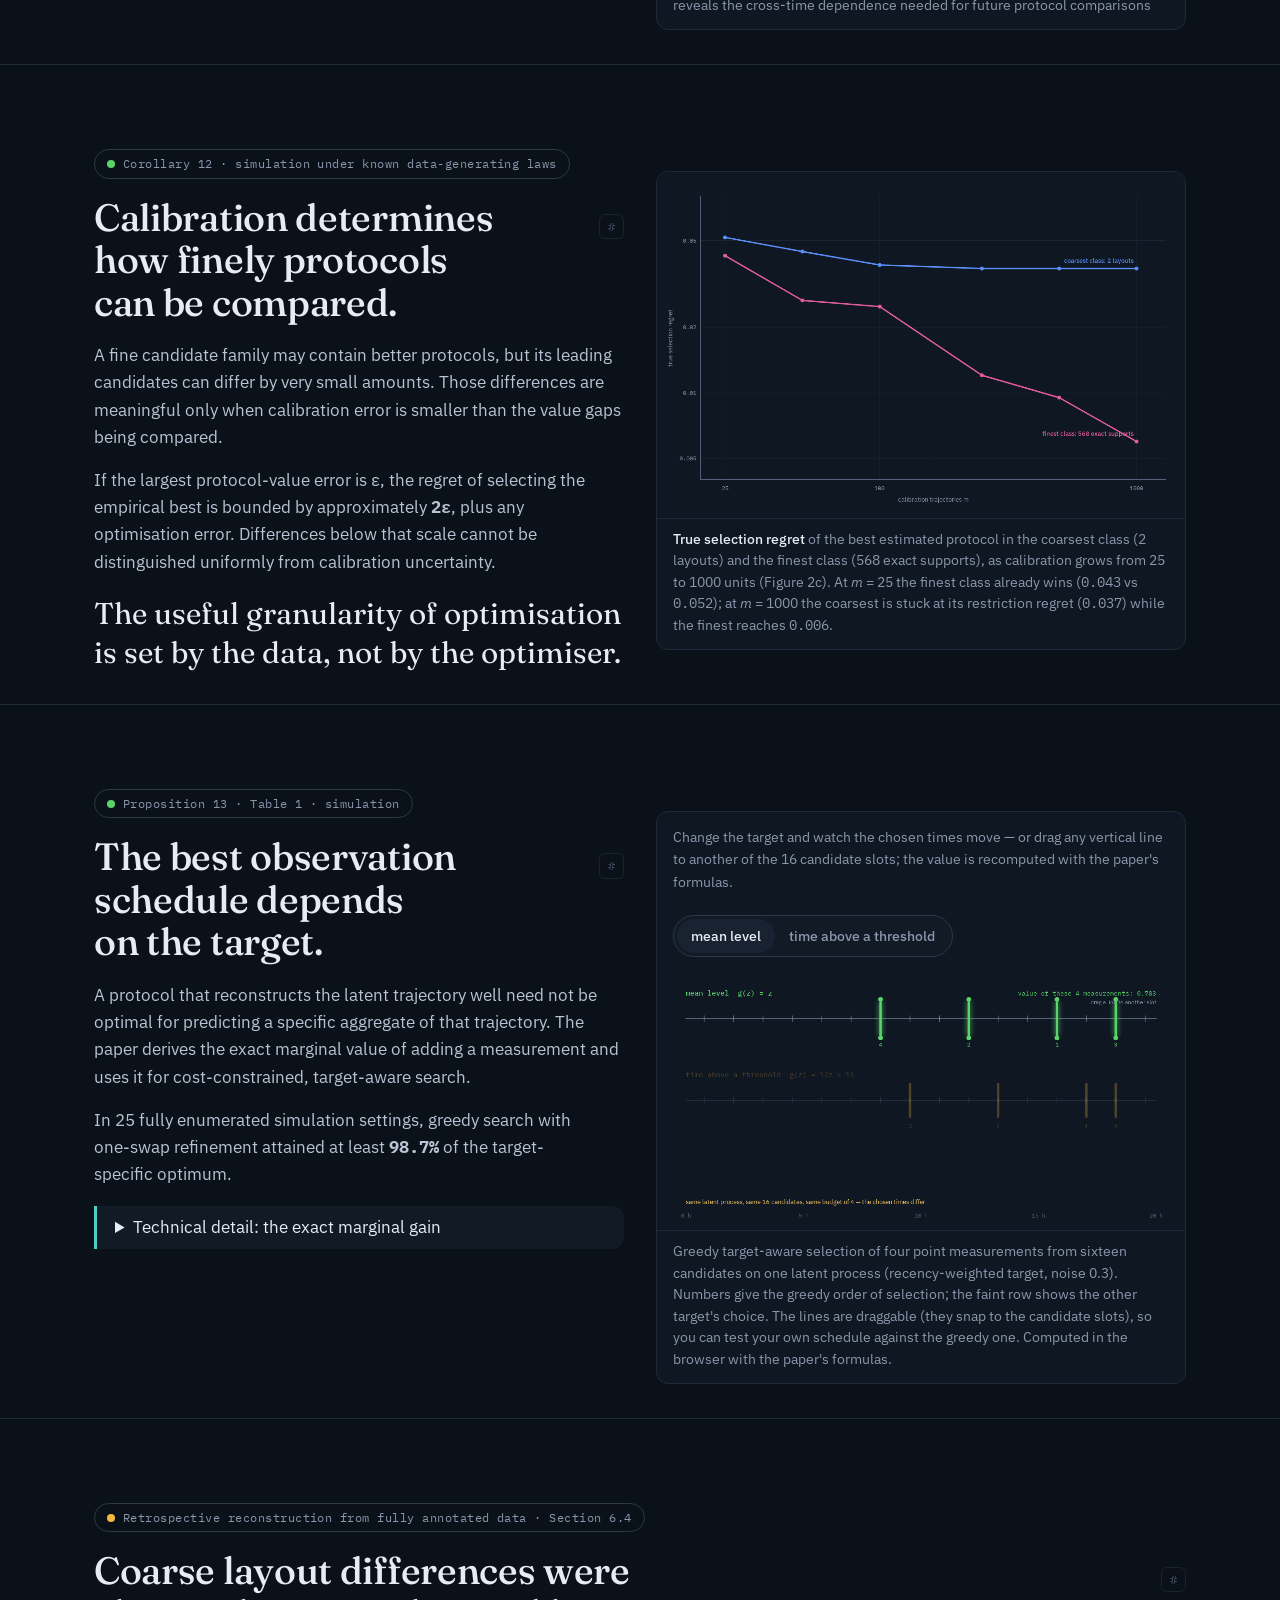
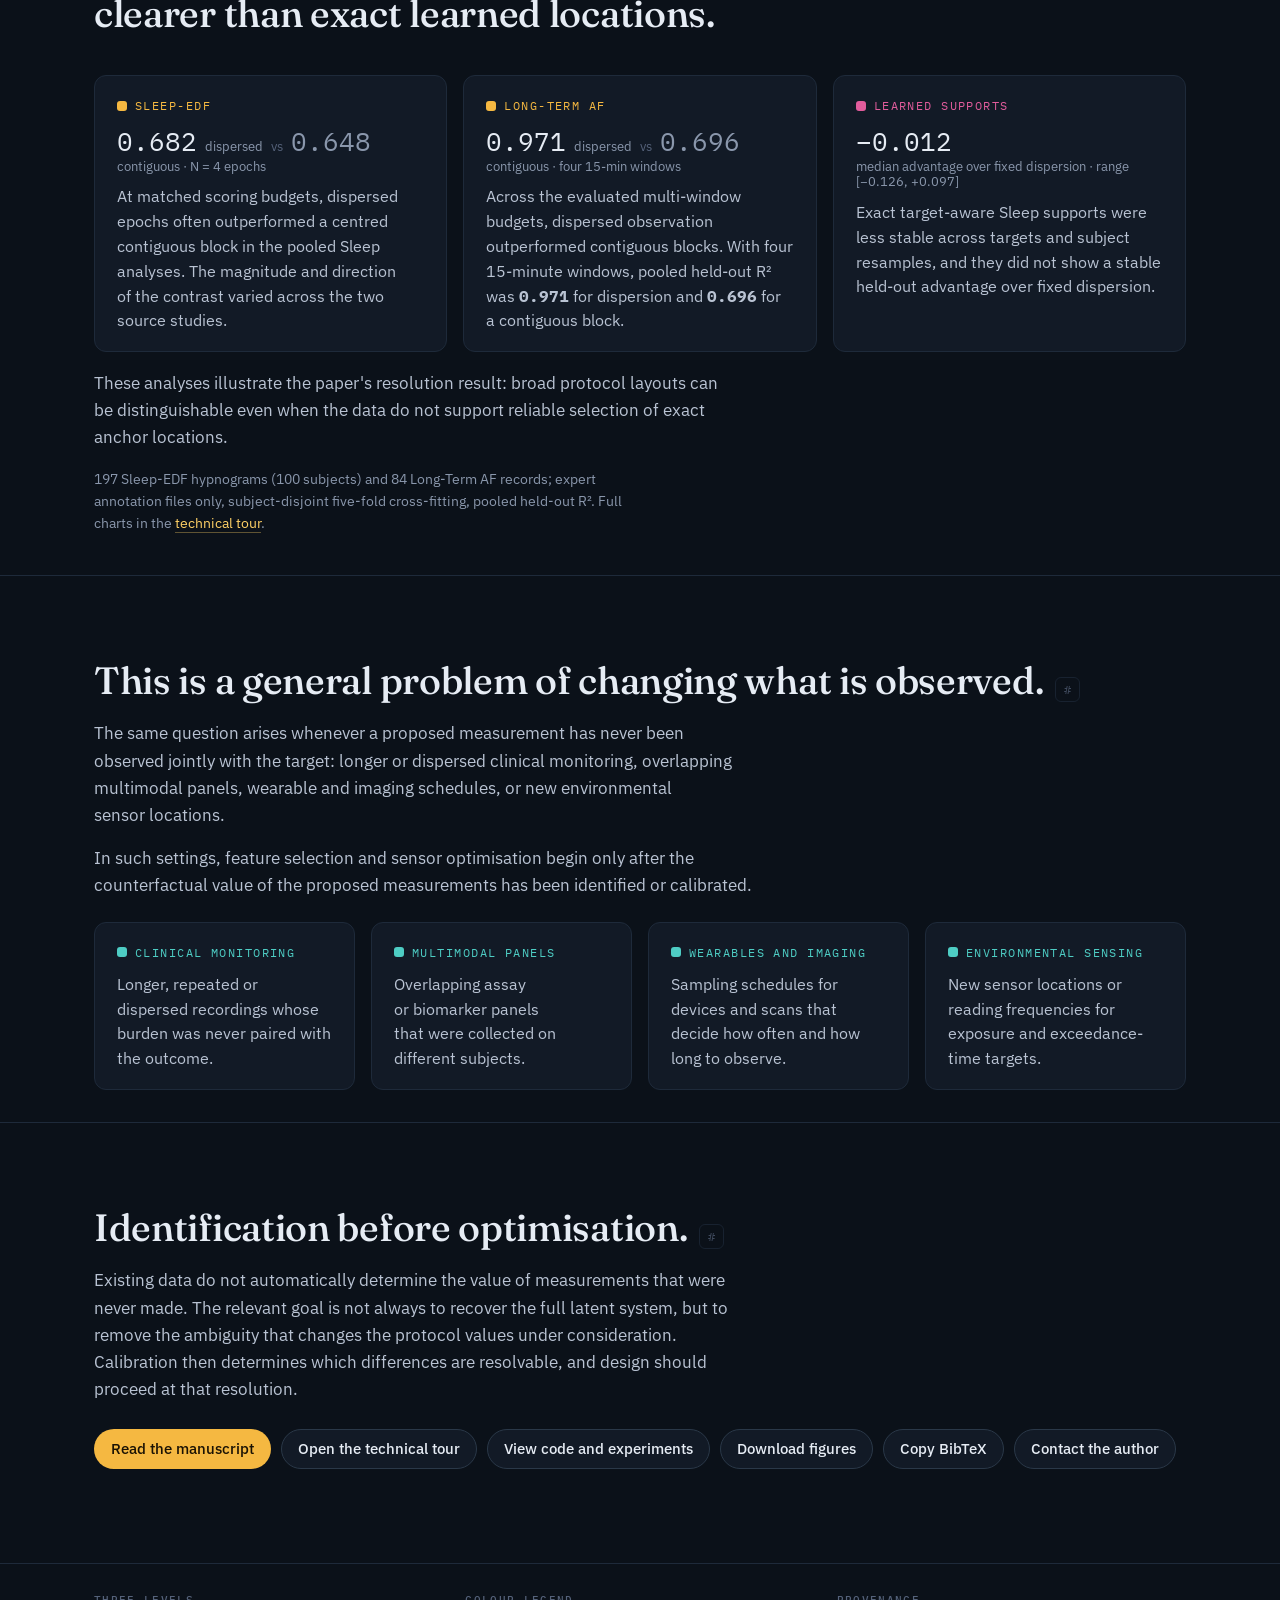
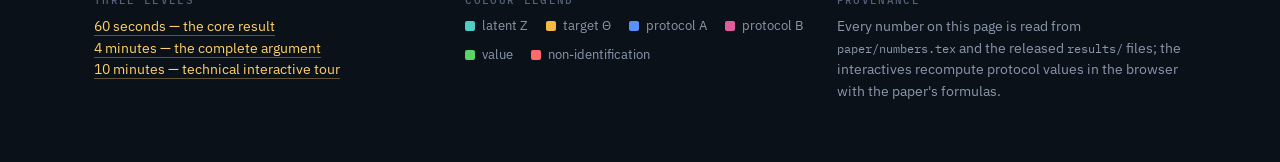
==== commit 7092226f: "Visit statistics: GoatCounter loader on every page (enabled once a site code is configured)" ====
--- a/index.html
+++ b/index.html
@@ -334,6 +334,7 @@
 <div class="toast" id="toast" role="status" aria-live="polite"></div>
 
 <script src="js/config.js"></script>
+<script src="js/analytics.js"></script>
 <script src="js/data.js"></script>
 <script src="js/narration-explainer.js"></script>
 <script src="js/math.js"></script>
